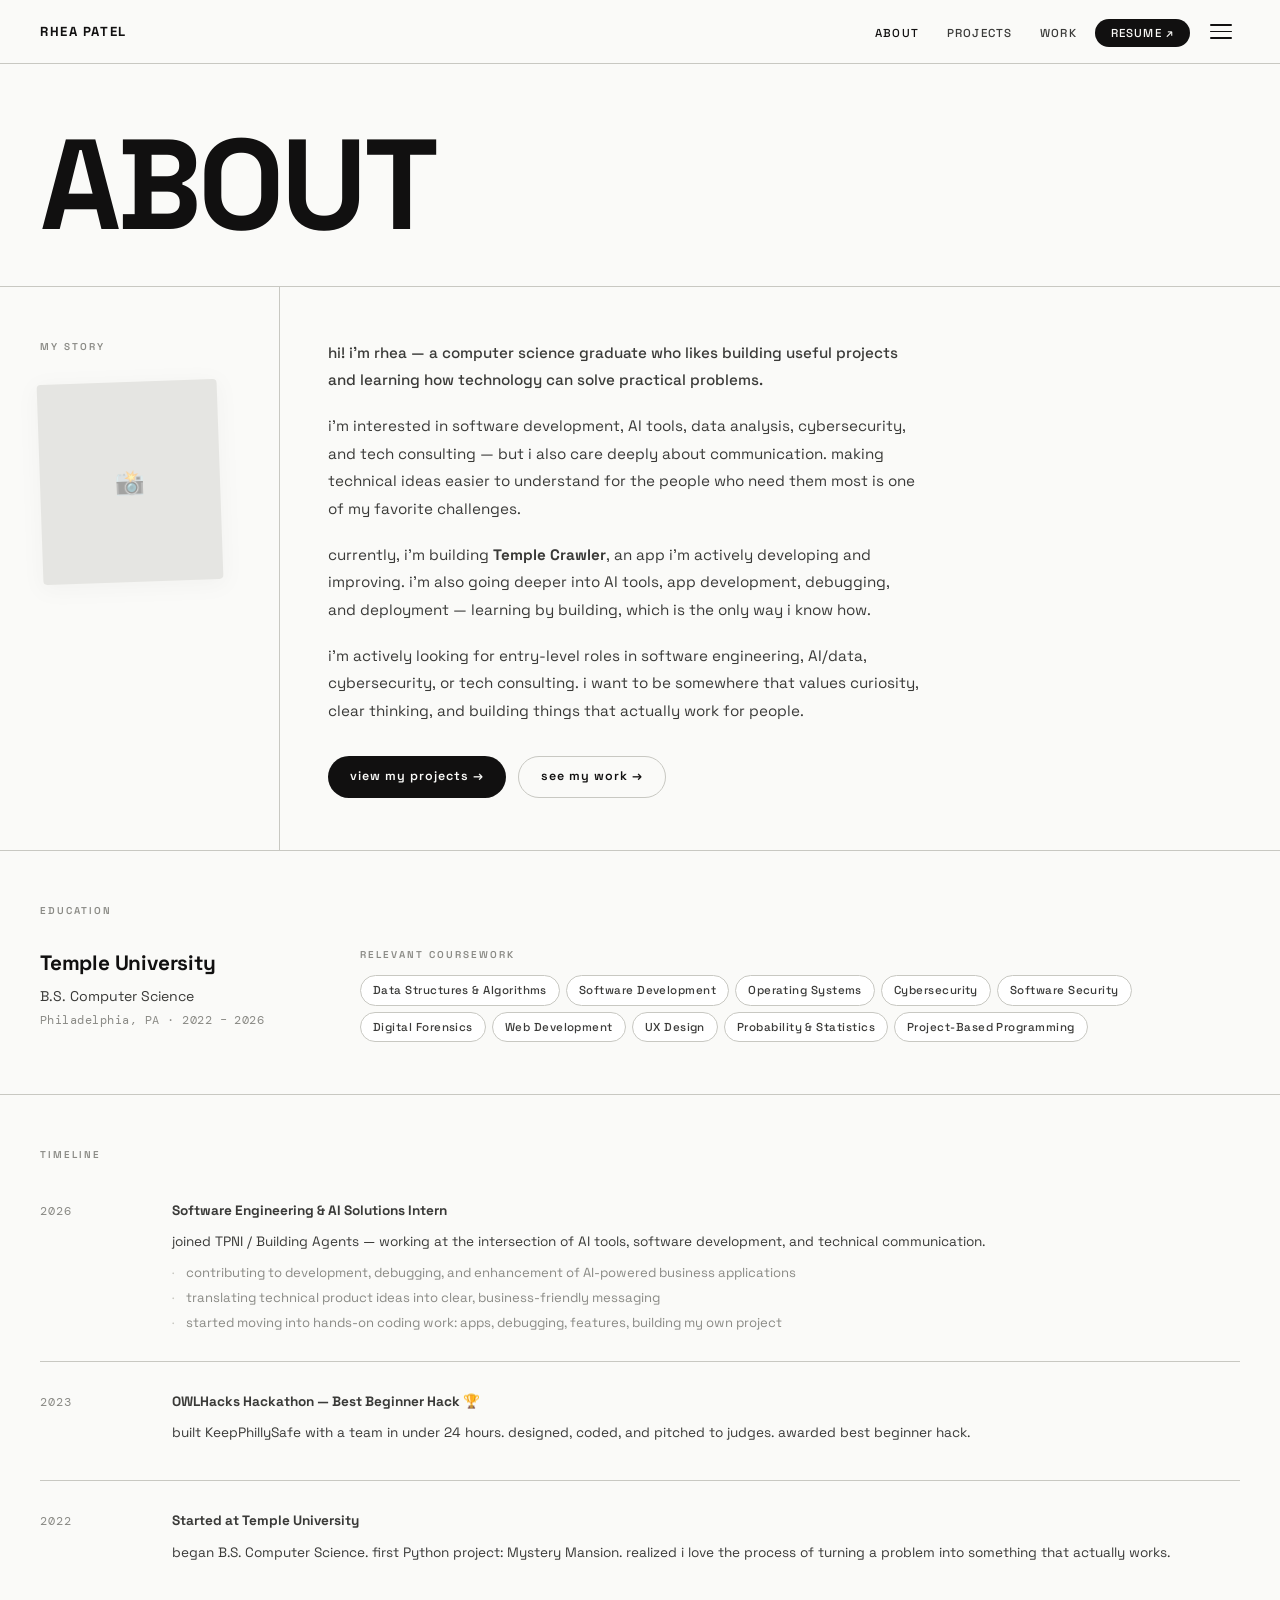
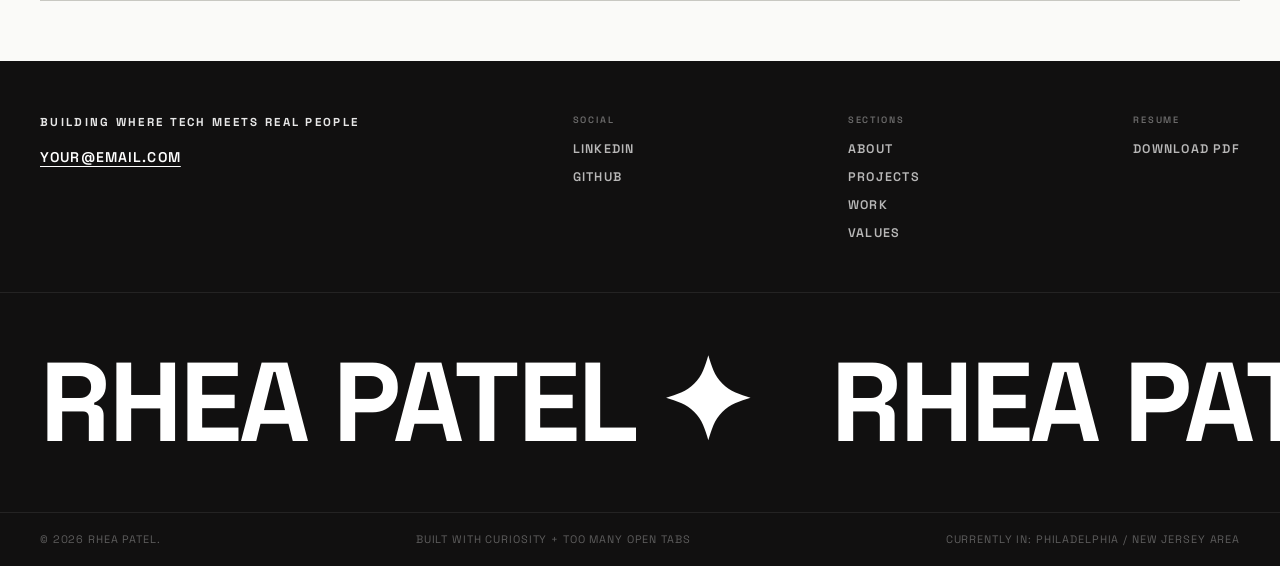
==== about.html @ 67d27aeb "Revamped Theme/Layout" ====
<!DOCTYPE html>
<html lang="en">
<head>
  <meta charset="UTF-8" />
  <meta name="viewport" content="width=device-width, initial-scale=1.0" />
  <meta name="description" content="About Rhea Patel — CS graduate, builder, and creative problem-solver." />
  <title>About — Rhea Patel</title>
  <link rel="preconnect" href="https://fonts.googleapis.com" />
  <link rel="preconnect" href="https://fonts.gstatic.com" crossorigin />
  <link href="https://fonts.googleapis.com/css2?family=Space+Grotesk:wght@300;400;500;600;700&family=DM+Mono:wght@400;500&display=swap" rel="stylesheet" />
  <link rel="stylesheet" href="css/global.css" />
  <link rel="stylesheet" href="css/about.css" />
</head>
<body class="page-top">

  <!-- NAV -->
  <nav class="nav" id="nav">
    <a href="index.html" class="nav-logo">Rhea Patel</a>
    <div class="nav-right">
      <ul class="nav-links">
        <li><a href="about.html"      data-page="about.html" class="active">About</a></li>
        <li><a href="projects.html"   data-page="projects.html">Projects</a></li>
        <li><a href="experience.html" data-page="experience.html">Work</a></li>
        <li><a href="#" class="nav-resume" target="_blank" rel="noopener">Resume ↗</a></li>
      </ul>
      <button class="nav-hamburger" id="hamburger" aria-label="Open menu">
        <span></span><span></span><span></span>
      </button>
    </div>
  </nav>

  <!-- MENU OVERLAY -->
  <div class="menu-overlay" id="menuOverlay">
    <nav class="menu-links">
      <a href="index.html"      class="menu-link-item"><span class="menu-num">01</span><span class="menu-label">Home</span></a>
      <a href="about.html"      class="menu-link-item"><span class="menu-num">02</span><span class="menu-label">About</span></a>
      <a href="projects.html"   class="menu-link-item"><span class="menu-num">03</span><span class="menu-label">Projects</span></a>
      <a href="experience.html" class="menu-link-item"><span class="menu-num">04</span><span class="menu-label">Work</span></a>
      <a href="values.html"     class="menu-link-item"><span class="menu-num">05</span><span class="menu-label">Values</span></a>
    </nav>
    <div class="menu-info">
      <div class="menu-info-group">
        <p class="menu-info-label">Location</p>
        <p class="menu-info-val">Philadelphia, PA<br>/ New Jersey area</p>
      </div>
      <div class="menu-info-group">
        <p class="menu-info-label">Email</p>
        <div class="menu-info-val">
          <a href="mailto:your@email.com">your@email.com</a>
        </div>
      </div>
      <div class="menu-info-group">
        <p class="menu-info-label">Social</p>
        <div class="menu-info-val">
          <a href="#" target="_blank" rel="noopener">LinkedIn</a>
          <a href="#" target="_blank" rel="noopener">GitHub</a>
        </div>
      </div>
      <div class="menu-info-group">
        <p class="menu-info-label">Resume</p>
        <div class="menu-info-val">
          <a href="#" target="_blank" rel="noopener">Download PDF</a>
        </div>
      </div>
    </div>
  </div>

  <!-- PAGE CONTENT -->
  <main class="about-page">

    <!-- Giant heading -->
    <div class="about-header">
      <h1 class="page-heading">About</h1>
    </div>

    <!-- MY STORY section — 2-column like the reference -->
    <section class="about-story">
      <div class="about-story-left">
        <p class="label">My Story</p>

        <!--
          ✏️ IMAGE: Replace the placeholder div below with:
          <img src="assets/images/rhea-about.jpg" alt="Rhea Patel" class="about-photo" />
          Multiple photos can be stacked with a slight rotation for the polaroid look.
        -->
        <div class="about-photo-placeholder">
          <div class="about-photo-card">📸</div>
        </div>
      </div>

      <div class="about-story-right" data-reveal>
        <p class="about-intro">
          hi! i'm rhea — a computer science graduate who likes building useful
          projects and learning how technology can solve practical problems.
        </p>

        <p>
          i'm interested in software development, AI tools, data analysis,
          cybersecurity, and tech consulting — but i also care deeply about
          communication. making technical ideas easier to understand for the
          people who need them most is one of my favorite challenges.
        </p>

        <p>
          currently, i'm building <strong>Temple Crawler</strong>, an app i'm
          actively developing and improving. i'm also going deeper into AI tools,
          app development, debugging, and deployment — learning by building, which
          is the only way i know how.
        </p>

        <p>
          i'm actively looking for entry-level roles in software engineering,
          AI/data, cybersecurity, or tech consulting. i want to be somewhere that
          values curiosity, clear thinking, and building things that actually work
          for people.
        </p>

        <div class="about-links" data-reveal>
          <a href="projects.html" class="btn-pill">view my projects →</a>
          <a href="experience.html" class="btn-pill btn-pill-outline">see my work →</a>
        </div>
      </div>
    </section>

    <!-- Education timeline -->
    <section class="about-education">
      <div class="about-edu-header" data-reveal>
        <p class="label">Education</p>
      </div>

      <div class="about-edu-row" data-reveal>
        <div class="edu-meta">
          <p class="edu-school">Temple University</p>
          <p class="edu-degree">B.S. Computer Science</p>
          <p class="edu-detail">Philadelphia, PA · 2022 – 2026</p>
        </div>
        <div class="edu-courses">
          <p class="label" style="margin-bottom:12px;">Relevant coursework</p>
          <div class="course-tags">
            <span>Data Structures & Algorithms</span>
            <span>Software Development</span>
            <span>Operating Systems</span>
            <span>Cybersecurity</span>
            <span>Software Security</span>
            <span>Digital Forensics</span>
            <span>Web Development</span>
            <span>UX Design</span>
            <span>Probability & Statistics</span>
            <span>Project-Based Programming</span>
          </div>
        </div>
      </div>
    </section>

    <!-- Story / timeline entries -->
    <section class="about-timeline">
      <div class="timeline-header" data-reveal>
        <p class="label">Timeline</p>
      </div>

      <div class="timeline-entry" data-reveal>
        <p class="timeline-year">2026</p>
        <div class="timeline-content">
          <p class="timeline-title">Software Engineering & AI Solutions Intern</p>
          <p>joined TPNI / Building Agents — working at the intersection of AI
          tools, software development, and technical communication.</p>
          <ul>
            <li>contributing to development, debugging, and enhancement of AI-powered business applications</li>
            <li>translating technical product ideas into clear, business-friendly messaging</li>
            <li>started moving into hands-on coding work: apps, debugging, features, building my own project</li>
          </ul>
        </div>
      </div>

      <div class="timeline-entry" data-reveal>
        <p class="timeline-year">2023</p>
        <div class="timeline-content">
          <p class="timeline-title">OWLHacks Hackathon — Best Beginner Hack 🏆</p>
          <p>built KeepPhillySafe with a team in under 24 hours. designed,
          coded, and pitched to judges. awarded best beginner hack.</p>
        </div>
      </div>

      <div class="timeline-entry" data-reveal>
        <p class="timeline-year">2022</p>
        <div class="timeline-content">
          <p class="timeline-title">Started at Temple University</p>
          <p>began B.S. Computer Science. first Python project: Mystery Mansion.
          realized i love the process of turning a problem into something
          that actually works.</p>
        </div>
      </div>
    </section>

  </main>

  <!-- FOOTER -->
  <footer class="footer">
    <div class="footer-top">
      <div>
        <p class="footer-tagline">Building where tech meets real people</p>
        <a href="mailto:your@email.com" class="footer-email">your@email.com</a>
      </div>
      <div class="footer-col">
        <p class="footer-col-label">Social</p>
        <a href="#" target="_blank" rel="noopener">LinkedIn</a>
        <a href="#" target="_blank" rel="noopener">GitHub</a>
      </div>
      <div class="footer-col">
        <p class="footer-col-label">Sections</p>
        <a href="about.html">About</a>
        <a href="projects.html">Projects</a>
        <a href="experience.html">Work</a>
        <a href="values.html">Values</a>
      </div>
      <div class="footer-col">
        <p class="footer-col-label">Resume</p>
        <a href="#" target="_blank" rel="noopener">Download PDF</a>
      </div>
    </div>
    <div class="footer-marquee" aria-hidden="true">
      <div class="footer-marquee-inner">
        <span>Rhea Patel ✦</span><span>Rhea Patel ✦</span><span>Rhea Patel ✦</span>
        <span>Rhea Patel ✦</span><span>Rhea Patel ✦</span><span>Rhea Patel ✦</span>
        <span>Rhea Patel ✦</span><span>Rhea Patel ✦</span>
      </div>
    </div>
    <div class="footer-bottom">
      <p>© <span id="year"></span> Rhea Patel.</p>
      <p>built with curiosity + too many open tabs</p>
      <p>currently in: Philadelphia / New Jersey area</p>
    </div>
  </footer>

  <script src="js/main.js"></script>
</body>
</html>
---- css/global.css ----
/* =============================================================
   RHEA PATEL — PORTFOLIO
   css/global.css

   ✏️ FONTS: Currently using Space Grotesk (closest free alternative
   to the Swiss grotesque in the reference). To swap fonts, change
   the Google Fonts import in each HTML file and update --font-body
   and --font-display below.

   ✏️ COLORS: Edit the four main tokens in :root to restyle everything.
   ============================================================= */

/* ── Google Fonts loaded per-page in each HTML file ── */

/* ── TOKENS ─────────────────────────────────────────────────── */
:root {
  /* ✏️ COLORS — edit here to restyle everything */
  --white:        #FAFAF8;   /* warm ivory page background          */
  --white-pure:   #FFFFFF;
  --ink:          #111010;   /* near-black headings + body           */
  --ink-mid:      #3A3A38;   /* secondary text                       */
  --ink-muted:    #8A8A85;   /* labels, metadata, light text         */
  --ink-ghost:    #C8C8C2;   /* faint rules, borders                 */
  --accent:       #DDA0AA;   /* ✏️ girly sprinkle — dusty rose accent
                                 used very sparingly; change/remove   */
  --footer-bg:    #111010;   /* dark footer                          */

  /* ✏️ FONTS */
  --font-body:    'Space Grotesk', 'Helvetica Neue', sans-serif;
  --font-display: 'Space Grotesk', 'Helvetica Neue', sans-serif;
  --font-mono:    'DM Mono', monospace;

  /* Spacing */
  --nav-h: 64px;

  /* Radius */
  --radius-card: 8px;

  /* Transition */
  --ease: 0.24s cubic-bezier(0.4, 0, 0.2, 1);
}

/* ── RESET ───────────────────────────────────────────────────── */
*, *::before, *::after { box-sizing: border-box; margin: 0; padding: 0; }
html   { scroll-behavior: smooth; font-size: 16px; -webkit-font-smoothing: antialiased; }
body   {
  font-family: var(--font-body);
  background:  var(--white);
  color:        var(--ink);
  line-height:  1.6;
  overflow-x:   hidden;
  cursor: none; /* custom cursor active */
}
a   { text-decoration: none; color: inherit; }
img { max-width: 100%; display: block; }
ul  { list-style: none; }
button { font-family: inherit; cursor: none; }

/* ── CUSTOM CURSOR ───────────────────────────────────────────── */
/* ✏️ CURSOR: Change the symbol in main.js (search "cursorChar")
   Change color with --cursor-color below                         */
:root { --cursor-color: var(--ink); }

.cursor {
  position: fixed;
  pointer-events: none;
  z-index: 9999;
  mix-blend-mode: multiply;
  transition: opacity 0.2s;
}
.cursor-star {
  font-size: 20px;
  color: var(--cursor-color);
  line-height: 1;
  user-select: none;
  /* smooth lag behind mouse for trail feel */
  transition: left 0.1s ease, top 0.1s ease, transform 0.35s ease;
  transform: translate(-50%, -50%) rotate(0deg);
}
/* Bigger + rotated on hoverable elements */
body.cursor-hover .cursor-star {
  transform: translate(-50%, -50%) rotate(30deg) scale(1.5);
}

/* ── NAVIGATION ──────────────────────────────────────────────── */
.nav {
  position: fixed;
  top: 0; left: 0; right: 0;
  height: var(--nav-h);
  z-index: 500;
  background: var(--white);
  border-bottom: 1px solid var(--ink-ghost);
  display: flex;
  align-items: center;
  justify-content: space-between;
  padding: 0 40px;
  transition: border-color var(--ease);
}

/* Logo */
.nav-logo {
  font-size: 0.82rem;
  font-weight: 700;
  letter-spacing: 0.12em;
  text-transform: uppercase;
  color: var(--ink);
  line-height: 1;
}

/* Right-side links */
.nav-links {
  display: flex;
  align-items: center;
  gap: 8px;
}
.nav-links a {
  font-size: 0.72rem;
  font-weight: 500;
  letter-spacing: 0.1em;
  text-transform: uppercase;
  color: var(--ink-mid);
  padding: 6px 10px;
  border-radius: 4px;
  transition: color var(--ease);
}
.nav-links a:hover,
.nav-links a.active { color: var(--ink); }

/* Resume pill link in nav */
.nav-resume {
  background: var(--ink);
  color: var(--white) !important;
  padding: 7px 16px !important;
  border-radius: 100px !important;
}
.nav-resume:hover { opacity: 0.8; }

/* Right group: links + hamburger */
.nav-right {
  display: flex;
  align-items: center;
  gap: 0;
}

/* Hamburger button */
.nav-hamburger {
  background: none;
  border: none;
  padding: 8px;
  display: flex;
  flex-direction: column;
  gap: 5px;
  cursor: none;
  margin-left: 12px;
}
.nav-hamburger span {
  display: block;
  width: 22px;
  height: 1.5px;
  background: var(--ink);
  border-radius: 2px;
  transition: transform var(--ease), opacity var(--ease), width var(--ease);
  transform-origin: center;
}
/* X state when menu open */
.nav-hamburger.open span:nth-child(1) {
  transform: translateY(6.5px) rotate(45deg);
}
.nav-hamburger.open span:nth-child(2) { opacity: 0; width: 0; }
.nav-hamburger.open span:nth-child(3) {
  transform: translateY(-6.5px) rotate(-45deg);
}

/* ── HAMBURGER MENU OVERLAY ──────────────────────────────────── */
.menu-overlay {
  position: fixed;
  top: var(--nav-h);
  left: 0; right: 0; bottom: 0;
  z-index: 400;
  background: var(--white);
  display: flex;
  padding: 60px 40px 40px;
  gap: 60px;
  opacity: 0;
  pointer-events: none;
  transform: translateY(-12px);
  transition: opacity 0.28s ease, transform 0.28s ease;
  overflow-y: auto;
}
.menu-overlay.open {
  opacity: 1;
  pointer-events: all;
  transform: translateY(0);
}

/* Left: big numbered links */
.menu-links {
  flex: 1;
  display: flex;
  flex-direction: column;
  gap: 0;
}
.menu-link-item {
  display: flex;
  align-items: baseline;
  gap: 20px;
  padding: 18px 0;
  border-bottom: 1px solid var(--ink-ghost);
  text-decoration: none;
  color: var(--ink);
  transition: gap var(--ease);
}
.menu-link-item:first-child { border-top: 1px solid var(--ink-ghost); }
.menu-link-item:hover { gap: 32px; }
.menu-num {
  font-size: 0.75rem;
  font-weight: 400;
  letter-spacing: 0.08em;
  color: var(--ink-ghost);
  width: 28px;
  flex-shrink: 0;
}
.menu-label {
  font-size: clamp(2rem, 5vw, 3.5rem);
  font-weight: 700;
  letter-spacing: -0.02em;
  text-transform: uppercase;
  line-height: 1;
}

/* Right: contact info block */
.menu-info {
  width: 260px;
  flex-shrink: 0;
  display: flex;
  flex-direction: column;
  gap: 28px;
  padding-top: 4px;
}
.menu-info-group {}
.menu-info-label {
  font-size: 0.62rem;
  font-weight: 600;
  letter-spacing: 0.18em;
  text-transform: uppercase;
  color: var(--ink-muted);
  margin-bottom: 8px;
}
.menu-info-val {
  font-size: 0.82rem;
  color: var(--ink-mid);
  line-height: 1.7;
}
.menu-info-val a {
  display: block;
  font-size: 0.82rem;
  font-weight: 600;
  letter-spacing: 0.08em;
  text-transform: uppercase;
  color: var(--ink);
  transition: color var(--ease);
}
.menu-info-val a:hover { color: var(--accent); }

/* ── PAGE OFFSET (below fixed nav) ──────────────────────────── */
.page-top { padding-top: var(--nav-h); }

/* ── PAGE HEADING (giant heading used on inner pages) ────────── */
.page-heading {
  font-size: clamp(3.5rem, 10vw, 8rem);
  font-weight: 700;
  letter-spacing: -0.03em;
  text-transform: uppercase;
  line-height: 0.95;
  color: var(--ink);
}

/* ── ALL-CAPS LABEL ──────────────────────────────────────────── */
.label {
  font-size: 0.62rem;
  font-weight: 600;
  letter-spacing: 0.2em;
  text-transform: uppercase;
  color: var(--ink-muted);
}

/* ── THIN DIVIDER ────────────────────────────────────────────── */
.divider {
  width: 100%;
  height: 1px;
  background: var(--ink-ghost);
}

/* ── PILL BUTTON ─────────────────────────────────────────────── */
/* ✏️ BUTTON: Change background/color to restyle */
.btn-pill {
  display: inline-flex;
  align-items: center;
  gap: 8px;
  background: var(--ink);
  color: var(--white);
  font-size: 0.78rem;
  font-weight: 600;
  letter-spacing: 0.08em;
  text-transform: lowercase;
  padding: 10px 22px;
  border-radius: 100px;
  border: none;
  transition: opacity var(--ease), transform var(--ease);
  white-space: nowrap;
}
.btn-pill:hover { opacity: 0.75; transform: translateY(-1px); }

.btn-pill-outline {
  background: transparent;
  color: var(--ink);
  border: 1.5px solid var(--ink-ghost);
}
.btn-pill-outline:hover {
  border-color: var(--ink);
  opacity: 1;
}

/* ── FOOTER ──────────────────────────────────────────────────── */
.footer {
  background: var(--footer-bg);
  color: var(--white);
  overflow: hidden;
}

/* Top info row */
.footer-top {
  display: flex;
  justify-content: space-between;
  align-items: flex-start;
  flex-wrap: wrap;
  gap: 32px;
  padding: 52px 40px 40px;
  border-bottom: 1px solid rgba(255,255,255,0.08);
}
.footer-tagline {
  font-size: 0.72rem;
  font-weight: 700;
  letter-spacing: 0.2em;
  text-transform: uppercase;
  color: rgba(255,255,255,0.9);
  margin-bottom: 12px;
}
/* ✏️ FOOTER EMAIL: Replace the email here and in the HTML */
.footer-email {
  font-size: 0.88rem;
  font-weight: 600;
  text-transform: uppercase;
  letter-spacing: 0.08em;
  color: white;
  text-decoration: underline;
  text-underline-offset: 4px;
  transition: opacity var(--ease);
}
.footer-email:hover { opacity: 0.65; }

.footer-col-label {
  font-size: 0.58rem;
  font-weight: 600;
  letter-spacing: 0.2em;
  text-transform: uppercase;
  color: rgba(255,255,255,0.38);
  margin-bottom: 12px;
}
.footer-col a {
  display: block;
  font-size: 0.78rem;
  font-weight: 600;
  letter-spacing: 0.1em;
  text-transform: uppercase;
  color: rgba(255,255,255,0.7);
  margin-bottom: 8px;
  transition: color var(--ease);
}
.footer-col a:hover { color: white; }

/* Scrolling marquee */
.footer-marquee {
  padding: 20px 0;
  border-bottom: 1px solid rgba(255,255,255,0.08);
  overflow: hidden;
  white-space: nowrap;
}
.footer-marquee-inner {
  display: inline-flex;
  gap: 0;
  animation: marqueeScroll 18s linear infinite;
}
.footer-marquee-inner span {
  font-size: clamp(3.5rem, 9vw, 7rem);
  font-weight: 700;
  letter-spacing: -0.02em;
  text-transform: uppercase;
  color: white;
  padding: 0 40px;
  white-space: nowrap;
}
@keyframes marqueeScroll {
  from { transform: translateX(0); }
  to   { transform: translateX(-50%); }
}
.footer-marquee-inner:hover { animation-play-state: paused; }

/* Bottom bar */
.footer-bottom {
  display: flex;
  justify-content: space-between;
  align-items: center;
  flex-wrap: wrap;
  gap: 8px;
  padding: 18px 40px;
}
.footer-bottom p {
  font-size: 0.68rem;
  letter-spacing: 0.08em;
  color: rgba(255,255,255,0.32);
  text-transform: uppercase;
}

/* ── SCROLL REVEAL ───────────────────────────────────────────── */
.reveal {
  opacity: 0;
  transform: translateY(22px);
  transition: opacity 0.6s ease, transform 0.6s ease;
}
.reveal.visible { opacity: 1; transform: translateY(0); }

/* ── SELECTION ───────────────────────────────────────────────── */
::selection { background: var(--ink); color: var(--white); }

/* ── SCROLLBAR ───────────────────────────────────────────────── */
::-webkit-scrollbar { width: 4px; }
::-webkit-scrollbar-track { background: var(--white); }
::-webkit-scrollbar-thumb { background: var(--ink-ghost); border-radius: 2px; }

/* ── RESPONSIVE ──────────────────────────────────────────────── */
@media (max-width: 860px) {
  .nav { padding: 0 20px; }
  /* Hide text nav links on mobile — hamburger only */
  .nav-links { display: none; }
  .menu-overlay { flex-direction: column; padding: 40px 20px 40px; gap: 40px; }
  .menu-info { width: 100%; }
  .footer-top { padding: 40px 20px 32px; }
  .footer-bottom { padding: 16px 20px; }
}

@media (max-width: 600px) {
  body { cursor: auto; }
  .cursor { display: none; }
  .menu-label { font-size: 2rem; }
}
---- css/about.css ----
/* css/about.css */

.about-page { padding-bottom: 0; }

/* Giant heading */
.about-header {
  padding: 60px 40px 40px;
  border-bottom: 1px solid var(--ink-ghost);
}

/* ── STORY — 2-column layout ─────────────────────────────── */
.about-story {
  display: grid;
  grid-template-columns: 280px 1fr;
  gap: 0;
  border-bottom: 1px solid var(--ink-ghost);
}

.about-story-left {
  padding: 52px 32px 52px 40px;
  border-right: 1px solid var(--ink-ghost);
}
.about-story-left .label { margin-bottom: 28px; }

/* Photo stack — polaroid effect */
.about-photo-placeholder {
  display: flex;
  flex-direction: column;
  gap: -8px;
}
.about-photo-card {
  width: 180px;
  height: 200px;
  background: var(--ink-ghost);
  opacity: 0.4;
  border-radius: 4px;
  display: flex;
  align-items: center;
  justify-content: center;
  font-size: 1.5rem;
  transform: rotate(-2deg);
  box-shadow: 0 4px 20px rgba(0,0,0,0.08);
}
/* Real photo style */
.about-photo {
  width: 180px;
  border-radius: 4px;
  transform: rotate(-2deg);
  box-shadow: 0 4px 20px rgba(0,0,0,0.1);
}

.about-story-right {
  padding: 52px 40px 52px 48px;
  max-width: 680px;
}
.about-intro {
  font-size: 1.25rem;
  font-weight: 500;
  line-height: 1.6;
  color: var(--ink);
  margin-bottom: 28px;
}
.about-story-right p {
  font-size: 0.95rem;
  color: var(--ink-mid);
  line-height: 1.82;
  margin-bottom: 18px;
}
.about-links {
  display: flex;
  flex-wrap: wrap;
  gap: 12px;
  margin-top: 32px;
}

/* ── EDUCATION ───────────────────────────────────────────── */
.about-education {
  padding: 52px 40px;
  border-bottom: 1px solid var(--ink-ghost);
}
.about-edu-header { margin-bottom: 28px; }

.about-edu-row {
  display: grid;
  grid-template-columns: 280px 1fr;
  gap: 40px;
  align-items: start;
}
.edu-school {
  font-size: 1.3rem;
  font-weight: 700;
  letter-spacing: -0.01em;
  color: var(--ink);
  margin-bottom: 4px;
}
.edu-degree {
  font-size: 0.88rem;
  color: var(--ink-mid);
  margin-bottom: 4px;
}
.edu-detail {
  font-size: 0.75rem;
  color: var(--ink-muted);
  font-family: var(--font-mono);
  letter-spacing: 0.04em;
}

.course-tags {
  display: flex;
  flex-wrap: wrap;
  gap: 6px;
}
.course-tags span {
  font-size: 0.72rem;
  font-weight: 500;
  letter-spacing: 0.04em;
  padding: 5px 12px;
  background: var(--white-pure);
  border: 1px solid var(--ink-ghost);
  border-radius: 100px;
  color: var(--ink-mid);
  transition: border-color var(--ease), color var(--ease);
}
.course-tags span:hover {
  border-color: var(--ink-mid);
  color: var(--ink);
}

/* ── TIMELINE ────────────────────────────────────────────── */
.about-timeline {
  padding: 52px 40px 60px;
}
.timeline-header { margin-bottom: 8px; }

.timeline-entry {
  display: grid;
  grid-template-columns: 100px 1fr;
  gap: 32px;
  padding: 28px 0;
  border-bottom: 1px solid var(--ink-ghost);
}
.timeline-entry:first-of-type { border-top: 1px solid var(--ink-ghost); }

.timeline-year {
  font-family: var(--font-mono);
  font-size: 0.75rem;
  color: var(--ink-muted);
  letter-spacing: 0.08em;
  padding-top: 3px;
}
.timeline-title {
  font-size: 0.92rem;
  font-weight: 700;
  color: var(--ink);
  margin-bottom: 6px;
}
.timeline-content p {
  font-size: 0.85rem;
  color: var(--ink-mid);
  line-height: 1.72;
  margin-bottom: 8px;
}
.timeline-content ul {
  padding-left: 0;
  display: flex;
  flex-direction: column;
  gap: 4px;
}
.timeline-content li {
  font-size: 0.82rem;
  color: var(--ink-muted);
  line-height: 1.6;
  padding-left: 14px;
  position: relative;
}
.timeline-content li::before {
  content: '·';
  position: absolute;
  left: 0;
  color: var(--ink-ghost);
}

/* ── RESPONSIVE ──────────────────────────────────────────── */
@media (max-width: 860px) {
  .about-header { padding: 40px 20px 32px; }
  .about-story  { grid-template-columns: 1fr; }
  .about-story-left {
    border-right: none;
    border-bottom: 1px solid var(--ink-ghost);
    padding: 40px 20px;
  }
  .about-story-right { padding: 40px 20px; max-width: 100%; }
  .about-education { padding: 40px 20px; }
  .about-edu-row   { grid-template-columns: 1fr; gap: 24px; }
  .about-timeline  { padding: 40px 20px 52px; }
  .timeline-entry  { grid-template-columns: 80px 1fr; gap: 20px; }
}
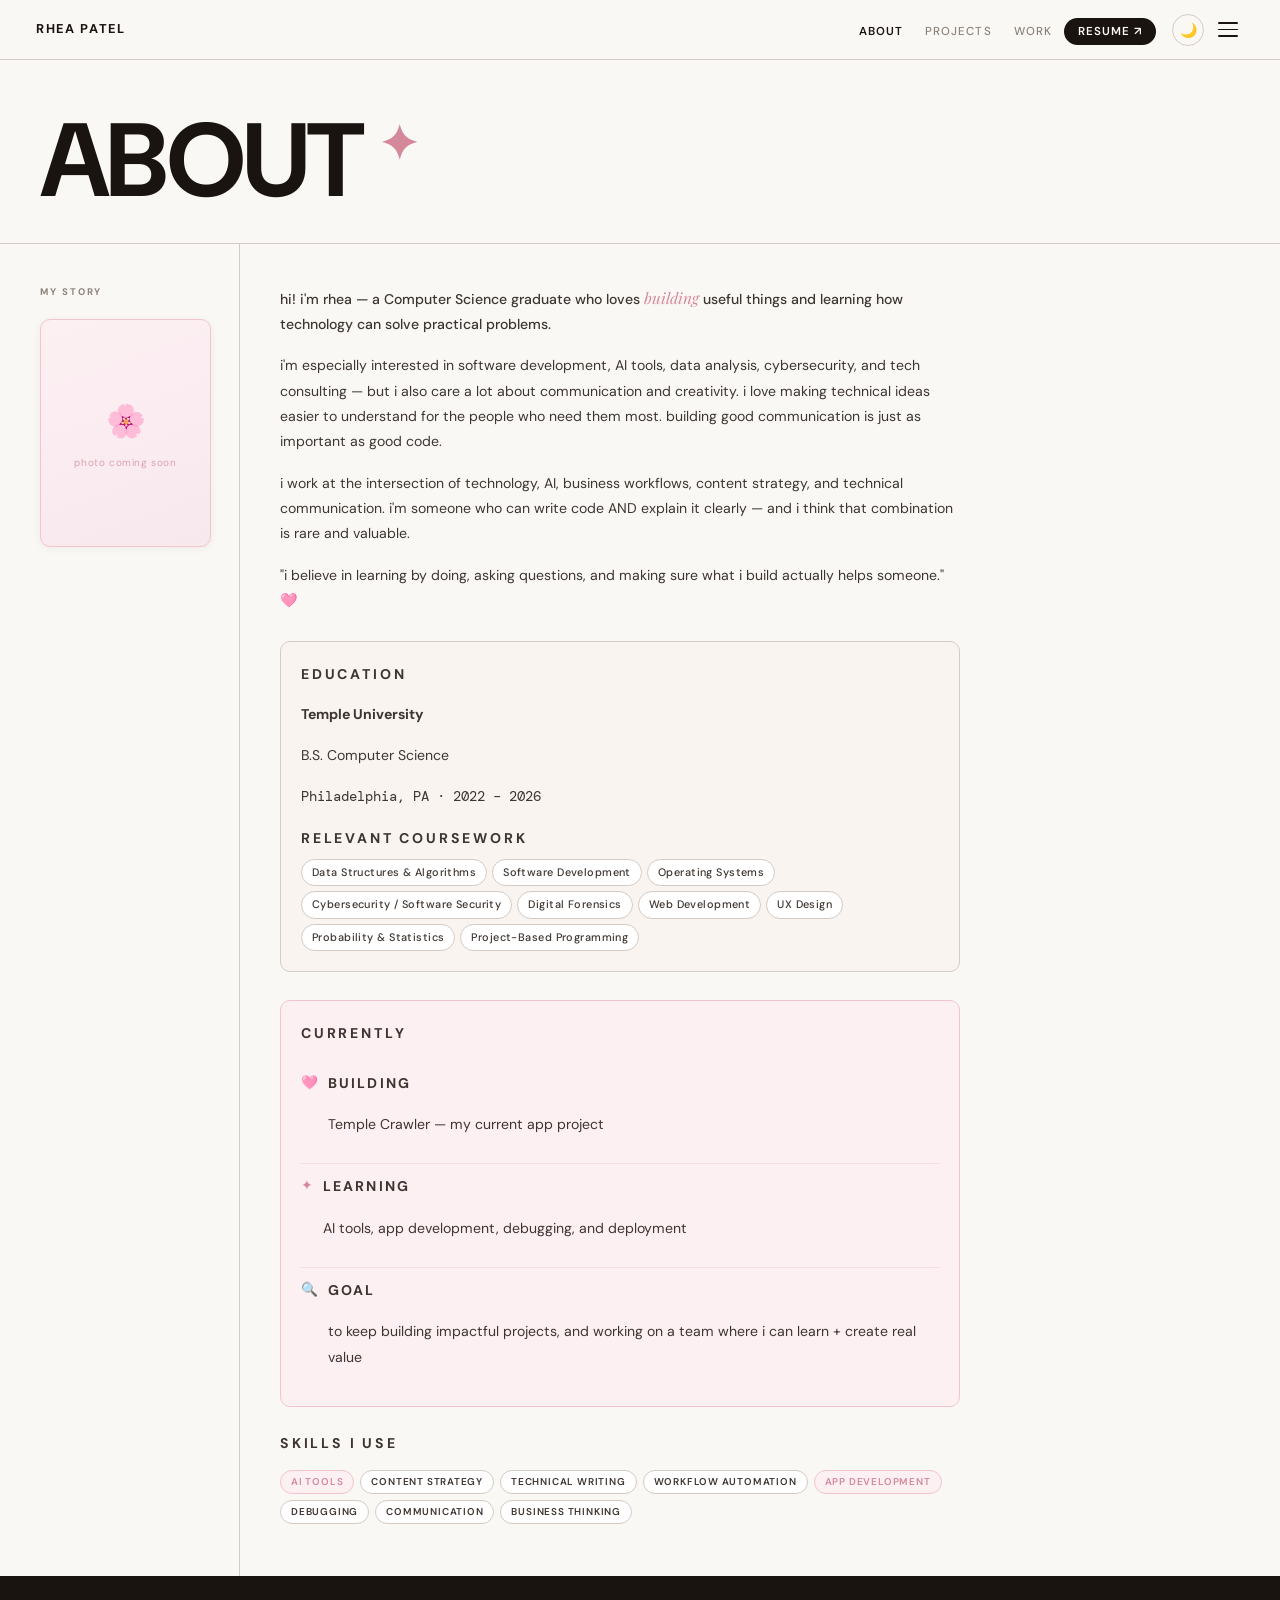
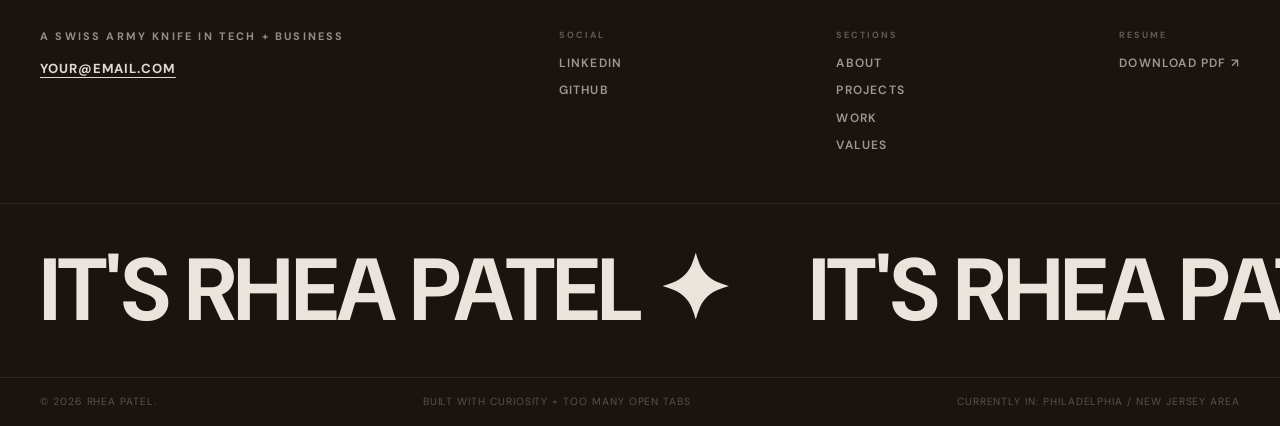
==== commit 36ad1abb: "Modified Theme Colors + Layout" ====
--- a/about.html
+++ b/about.html
@@ -1,19 +1,18 @@
 <!DOCTYPE html>
 <html lang="en">
 <head>
-  <meta charset="UTF-8" />
-  <meta name="viewport" content="width=device-width, initial-scale=1.0" />
-  <meta name="description" content="About Rhea Patel — CS graduate, builder, and creative problem-solver." />
+  <meta charset="UTF-8"/>
+  <meta name="viewport" content="width=device-width, initial-scale=1.0"/>
+  <meta name="description" content="About Rhea Patel — CS graduate and builder."/>
   <title>About — Rhea Patel</title>
-  <link rel="preconnect" href="https://fonts.googleapis.com" />
-  <link rel="preconnect" href="https://fonts.gstatic.com" crossorigin />
-  <link href="https://fonts.googleapis.com/css2?family=Space+Grotesk:wght@300;400;500;600;700&family=DM+Mono:wght@400;500&display=swap" rel="stylesheet" />
-  <link rel="stylesheet" href="css/global.css" />
-  <link rel="stylesheet" href="css/about.css" />
+  <link rel="preconnect" href="https://fonts.googleapis.com"/>
+  <link rel="preconnect" href="https://fonts.gstatic.com" crossorigin/>
+  <link href="https://fonts.googleapis.com/css2?family=DM+Sans:ital,opsz,wght@0,9..40,300;0,9..40,400;0,9..40,500;0,9..40,600;0,9..40,700;1,9..40,300&family=Playfair+Display:ital,wght@1,400;1,500&family=DM+Mono:wght@400;500&display=swap" rel="stylesheet"/>
+  <link rel="stylesheet" href="css/global.css"/>
+  <link rel="stylesheet" href="css/about.css"/>
 </head>
 <body class="page-top">
 
-  <!-- NAV -->
   <nav class="nav" id="nav">
     <a href="index.html" class="nav-logo">Rhea Patel</a>
     <div class="nav-right">
@@ -23,13 +22,13 @@
         <li><a href="experience.html" data-page="experience.html">Work</a></li>
         <li><a href="#" class="nav-resume" target="_blank" rel="noopener">Resume ↗</a></li>
       </ul>
+      <button class="theme-toggle" aria-label="Switch to dark mode">🌙</button>
       <button class="nav-hamburger" id="hamburger" aria-label="Open menu">
         <span></span><span></span><span></span>
       </button>
     </div>
   </nav>
 
-  <!-- MENU OVERLAY -->
   <div class="menu-overlay" id="menuOverlay">
     <nav class="menu-links">
       <a href="index.html"      class="menu-link-item"><span class="menu-num">01</span><span class="menu-label">Home</span></a>
@@ -39,194 +38,136 @@
       <a href="values.html"     class="menu-link-item"><span class="menu-num">05</span><span class="menu-label">Values</span></a>
     </nav>
     <div class="menu-info">
-      <div class="menu-info-group">
-        <p class="menu-info-label">Location</p>
-        <p class="menu-info-val">Philadelphia, PA<br>/ New Jersey area</p>
-      </div>
-      <div class="menu-info-group">
-        <p class="menu-info-label">Email</p>
-        <div class="menu-info-val">
-          <a href="mailto:your@email.com">your@email.com</a>
-        </div>
-      </div>
-      <div class="menu-info-group">
-        <p class="menu-info-label">Social</p>
-        <div class="menu-info-val">
-          <a href="#" target="_blank" rel="noopener">LinkedIn</a>
-          <a href="#" target="_blank" rel="noopener">GitHub</a>
-        </div>
-      </div>
-      <div class="menu-info-group">
-        <p class="menu-info-label">Resume</p>
-        <div class="menu-info-val">
-          <a href="#" target="_blank" rel="noopener">Download PDF</a>
-        </div>
-      </div>
+      <div><p class="menu-info-label">Location</p><p class="menu-info-val">Philadelphia, PA / New Jersey area</p></div>
+      <div><p class="menu-info-label">Email</p><div class="menu-info-val"><a href="mailto:your@email.com">your@email.com</a></div></div>
+      <div><p class="menu-info-label">Social</p><div class="menu-info-val"><a href="#" target="_blank">LinkedIn</a><a href="#" target="_blank">GitHub</a></div></div>
+      <div><p class="menu-info-label">Resume</p><div class="menu-info-val"><a href="#" target="_blank">Download PDF ↗</a></div></div>
     </div>
   </div>
 
-  <!-- PAGE CONTENT -->
-  <main class="about-page">
-
-    <!-- Giant heading -->
+  <main>
+    <!-- Page heading -->
     <div class="about-header">
-      <h1 class="page-heading">About</h1>
+      <h1 class="page-heading">About <span class="sparkle">✦</span></h1>
     </div>
 
-    <!-- MY STORY section — 2-column like the reference -->
-    <section class="about-story">
-      <div class="about-story-left">
-        <p class="label">My Story</p>
+    <!-- 2-column story layout -->
+    <div class="about-grid">
 
+      <!-- LEFT: photo + label -->
+      <div class="about-left">
+        <p class="label" style="margin-bottom:20px;">My Story</p>
         <!--
-          ✏️ IMAGE: Replace the placeholder div below with:
-          <img src="assets/images/rhea-about.jpg" alt="Rhea Patel" class="about-photo" />
-          Multiple photos can be stacked with a slight rotation for the polaroid look.
+          ✏️ PHOTO: Replace placeholder with:
+          <img src="assets/images/rhea-about.jpg" alt="Rhea Patel" class="about-photo"/>
         -->
         <div class="about-photo-placeholder">
-          <div class="about-photo-card">📸</div>
+          <span>🌸</span>
+          <p class="photo-caption-text">photo coming soon</p>
         </div>
       </div>
 
-      <div class="about-story-right" data-reveal>
+      <!-- RIGHT: story text -->
+      <div class="about-right" data-reveal>
         <p class="about-intro">
-          hi! i'm rhea — a computer science graduate who likes building useful
-          projects and learning how technology can solve practical problems.
+          hi! i'm rhea — a Computer Science graduate who loves <span class="accent">building</span>
+          useful things and learning how technology can solve practical problems.
+        </p>
+        <p>
+          i'm especially interested in software development, AI tools, data analysis,
+          cybersecurity, and tech consulting — but i also care a lot about communication
+          and creativity. i love making technical ideas easier to understand for the people
+          who need them most. building good communication is just as important as good code.
+        </p>
+        <p>
+          i work at the intersection of technology, AI, business workflows, content strategy,
+          and technical communication. i'm someone who can write code AND explain it clearly —
+          and i think that combination is rare and valuable.
+        </p>
+        <p>
+          "i believe in learning by doing, asking questions, and making sure what i build actually helps someone." 🩷
         </p>
 
-        <p>
-          i'm interested in software development, AI tools, data analysis,
-          cybersecurity, and tech consulting — but i also care deeply about
-          communication. making technical ideas easier to understand for the
-          people who need them most is one of my favorite challenges.
-        </p>
-
-        <p>
-          currently, i'm building <strong>Temple Crawler</strong>, an app i'm
-          actively developing and improving. i'm also going deeper into AI tools,
-          app development, debugging, and deployment — learning by building, which
-          is the only way i know how.
-        </p>
-
-        <p>
-          i'm actively looking for entry-level roles in software engineering,
-          AI/data, cybersecurity, or tech consulting. i want to be somewhere that
-          values curiosity, clear thinking, and building things that actually work
-          for people.
-        </p>
-
-        <div class="about-links" data-reveal>
-          <a href="projects.html" class="btn-pill">view my projects →</a>
-          <a href="experience.html" class="btn-pill btn-pill-outline">see my work →</a>
-        </div>
-      </div>
-    </section>
-
-    <!-- Education timeline -->
-    <section class="about-education">
-      <div class="about-edu-header" data-reveal>
-        <p class="label">Education</p>
-      </div>
-
-      <div class="about-edu-row" data-reveal>
-        <div class="edu-meta">
+        <!-- Education block -->
+        <div class="about-edu" data-reveal>
+          <p class="label-rose" style="margin-bottom:14px;">Education</p>
           <p class="edu-school">Temple University</p>
           <p class="edu-degree">B.S. Computer Science</p>
-          <p class="edu-detail">Philadelphia, PA · 2022 – 2026</p>
-        </div>
-        <div class="edu-courses">
-          <p class="label" style="margin-bottom:12px;">Relevant coursework</p>
-          <div class="course-tags">
-            <span>Data Structures & Algorithms</span>
-            <span>Software Development</span>
-            <span>Operating Systems</span>
-            <span>Cybersecurity</span>
-            <span>Software Security</span>
-            <span>Digital Forensics</span>
-            <span>Web Development</span>
-            <span>UX Design</span>
-            <span>Probability & Statistics</span>
-            <span>Project-Based Programming</span>
+          <p class="edu-dates">Philadelphia, PA · 2022 – 2026</p>
+
+          <div class="about-courses">
+            <p class="label" style="margin:14px 0 8px;">Relevant Coursework</p>
+            <div class="course-chips">
+              <span>Data Structures & Algorithms</span>
+              <span>Software Development</span>
+              <span>Operating Systems</span>
+              <span>Cybersecurity / Software Security</span>
+              <span>Digital Forensics</span>
+              <span>Web Development</span>
+              <span>UX Design</span>
+              <span>Probability & Statistics</span>
+              <span>Project-Based Programming</span>
+            </div>
           </div>
         </div>
-      </div>
-    </section>
 
-    <!-- Story / timeline entries -->
-    <section class="about-timeline">
-      <div class="timeline-header" data-reveal>
-        <p class="label">Timeline</p>
-      </div>
+        <!-- Currently -->
+        <div class="about-currently" data-reveal>
+          <p class="label-rose" style="margin-bottom:14px;">Currently</p>
+          <div class="currently-row">
+            <span class="c-bullet">🩷</span>
+            <div><p class="c-key">building</p><p class="c-val">Temple Crawler — my current app project</p></div>
+          </div>
+          <div class="currently-row">
+            <span class="c-bullet">✦</span>
+            <div><p class="c-key">learning</p><p class="c-val">AI tools, app development, debugging, and deployment</p></div>
+          </div>
+          <div class="currently-row">
+            <span class="c-bullet">🔍</span>
+            <div><p class="c-key">goal</p><p class="c-val">to keep building impactful projects, and working on a team where i can learn + create real value</p></div>
+          </div>
+        </div>
 
-      <div class="timeline-entry" data-reveal>
-        <p class="timeline-year">2026</p>
-        <div class="timeline-content">
-          <p class="timeline-title">Software Engineering & AI Solutions Intern</p>
-          <p>joined TPNI / Building Agents — working at the intersection of AI
-          tools, software development, and technical communication.</p>
-          <ul>
-            <li>contributing to development, debugging, and enhancement of AI-powered business applications</li>
-            <li>translating technical product ideas into clear, business-friendly messaging</li>
-            <li>started moving into hands-on coding work: apps, debugging, features, building my own project</li>
-          </ul>
+        <!-- Skills I use -->
+        <div class="about-skills" data-reveal>
+          <p class="label-rose" style="margin-bottom:14px;">Skills I Use</p>
+          <div class="skills-chips">
+            <span class="tag tag-rose">AI Tools</span>
+            <span class="tag">Content Strategy</span>
+            <span class="tag">Technical Writing</span>
+            <span class="tag">Workflow Automation</span>
+            <span class="tag tag-rose">App Development</span>
+            <span class="tag">Debugging</span>
+            <span class="tag">Communication</span>
+            <span class="tag">Business Thinking</span>
+          </div>
         </div>
-      </div>
 
-      <div class="timeline-entry" data-reveal>
-        <p class="timeline-year">2023</p>
-        <div class="timeline-content">
-          <p class="timeline-title">OWLHacks Hackathon — Best Beginner Hack 🏆</p>
-          <p>built KeepPhillySafe with a team in under 24 hours. designed,
-          coded, and pitched to judges. awarded best beginner hack.</p>
-        </div>
-      </div>
-
-      <div class="timeline-entry" data-reveal>
-        <p class="timeline-year">2022</p>
-        <div class="timeline-content">
-          <p class="timeline-title">Started at Temple University</p>
-          <p>began B.S. Computer Science. first Python project: Mystery Mansion.
-          realized i love the process of turning a problem into something
-          that actually works.</p>
-        </div>
-      </div>
-    </section>
-
+      </div><!-- /about-right -->
+    </div><!-- /about-grid -->
   </main>
 
-  <!-- FOOTER -->
   <footer class="footer">
     <div class="footer-top">
-      <div>
-        <p class="footer-tagline">Building where tech meets real people</p>
-        <a href="mailto:your@email.com" class="footer-email">your@email.com</a>
-      </div>
-      <div class="footer-col">
-        <p class="footer-col-label">Social</p>
-        <a href="#" target="_blank" rel="noopener">LinkedIn</a>
-        <a href="#" target="_blank" rel="noopener">GitHub</a>
-      </div>
-      <div class="footer-col">
-        <p class="footer-col-label">Sections</p>
-        <a href="about.html">About</a>
-        <a href="projects.html">Projects</a>
-        <a href="experience.html">Work</a>
-        <a href="values.html">Values</a>
-      </div>
-      <div class="footer-col">
-        <p class="footer-col-label">Resume</p>
-        <a href="#" target="_blank" rel="noopener">Download PDF</a>
-      </div>
+      <div><p class="footer-tagline">A Swiss Army Knife in Tech + Business</p>
+        <a href="mailto:your@email.com" class="footer-email">your@email.com</a></div>
+      <div class="footer-col"><p class="footer-col-label">Social</p>
+        <a href="#" target="_blank">LinkedIn</a><a href="#" target="_blank">GitHub</a></div>
+      <div class="footer-col"><p class="footer-col-label">Sections</p>
+        <a href="about.html">About</a><a href="projects.html">Projects</a>
+        <a href="experience.html">Work</a><a href="values.html">Values</a></div>
+      <div class="footer-col"><p class="footer-col-label">Resume</p>
+        <a href="#" target="_blank">Download PDF ↗</a></div>
     </div>
     <div class="footer-marquee" aria-hidden="true">
       <div class="footer-marquee-inner">
-        <span>Rhea Patel ✦</span><span>Rhea Patel ✦</span><span>Rhea Patel ✦</span>
-        <span>Rhea Patel ✦</span><span>Rhea Patel ✦</span><span>Rhea Patel ✦</span>
-        <span>Rhea Patel ✦</span><span>Rhea Patel ✦</span>
+        <span>IT'S RHEA PATEL ✦</span><span>IT'S RHEA PATEL ✦</span>
+        <span>IT'S RHEA PATEL ✦</span><span>IT'S RHEA PATEL ✦</span>
+        <span>IT'S RHEA PATEL ✦</span><span>IT'S RHEA PATEL ✦</span>
       </div>
     </div>
     <div class="footer-bottom">
-      <p>© <span id="year"></span> Rhea Patel.</p>
+      <p>© <span class="js-year"></span> Rhea Patel.</p>
       <p>built with curiosity + too many open tabs</p>
       <p>currently in: Philadelphia / New Jersey area</p>
     </div>
--- a/css/global.css
+++ b/css/global.css
@@ -1,86 +1,150 @@
-/* =============================================================
-   RHEA PATEL — PORTFOLIO
-   css/global.css
-
-   ✏️ FONTS: Currently using Space Grotesk (closest free alternative
-   to the Swiss grotesque in the reference). To swap fonts, change
-   the Google Fonts import in each HTML file and update --font-body
-   and --font-display below.
-
-   ✏️ COLORS: Edit the four main tokens in :root to restyle everything.
-   ============================================================= */
-
-/* ── Google Fonts loaded per-page in each HTML file ── */
-
-/* ── TOKENS ─────────────────────────────────────────────────── */
+/* ================================================================
+   RHEA PATEL — PORTFOLIO  |  css/global.css
+   Design system, nav, hamburger, footer, cursor, theme toggle
+
+   ✏️ COLORS: Edit the CSS variables in :root (light) and
+      body.dark (dark) to restyle. Both themes are defined below.
+   ✏️ FONTS: Change the Google Fonts import in each HTML <head>
+      and update --font-sans / --font-accent below.
+================================================================ */
+
+/* ── GOOGLE FONTS ─────────────────────────────────────────────
+   Main sans: DM Sans — clean, friendly, modern, not overdone
+   Accent:    Playfair Display italic — elegant, personal, chic
+   Mono:      DM Mono — labels and metadata
+   ✏️ FONTS: Replace font links in HTML + variable names below
+   ───────────────────────────────────────────────────────────── */
+
+/* ── LIGHT MODE TOKENS (default) ─────────────────────────────── */
 :root {
-  /* ✏️ COLORS — edit here to restyle everything */
-  --white:        #FAFAF8;   /* warm ivory page background          */
-  --white-pure:   #FFFFFF;
-  --ink:          #111010;   /* near-black headings + body           */
-  --ink-mid:      #3A3A38;   /* secondary text                       */
-  --ink-muted:    #8A8A85;   /* labels, metadata, light text         */
-  --ink-ghost:    #C8C8C2;   /* faint rules, borders                 */
-  --accent:       #DDA0AA;   /* ✏️ girly sprinkle — dusty rose accent
-                                 used very sparingly; change/remove   */
-  --footer-bg:    #111010;   /* dark footer                          */
-
-  /* ✏️ FONTS */
-  --font-body:    'Space Grotesk', 'Helvetica Neue', sans-serif;
-  --font-display: 'Space Grotesk', 'Helvetica Neue', sans-serif;
-  --font-mono:    'DM Mono', monospace;
-
-  /* Spacing */
-  --nav-h: 64px;
-
-  /* Radius */
-  --radius-card: 8px;
-
-  /* Transition */
-  --ease: 0.24s cubic-bezier(0.4, 0, 0.2, 1);
-}
-
-/* ── RESET ───────────────────────────────────────────────────── */
+  /* ✏️ BACKGROUND / SURFACE */
+  --bg:          #FAF8F5;   /* warm ivory page background */
+  --bg-2:        #F5F1EC;   /* slightly deeper ivory, cards/sections */
+  --surface:     #FFFFFF;   /* pure white for cards */
+  --surface-alt: #F9F4F0;   /* soft blush card background */
+
+  /* ✏️ TEXT */
+  --ink:         #1A1410;   /* near-black, main text */
+  --ink-mid:     #3D3530;   /* charcoal, secondary text */
+  --ink-muted:   #8C827A;   /* warm gray, labels/metadata */
+  --ink-ghost:   #D4CBC4;   /* very light, dividers/borders */
+
+  /* ✏️ ACCENT — blush/rose/mauve palette */
+  --blush:       #F2C4CE;   /* soft blush pink — badges, hover borders */
+  --rose:        #D4899A;   /* dusty rose — active states, links */
+  --mauve:       #C9A0AC;   /* muted mauve — selected text, accents */
+  --blush-bg:    #FDF0F3;   /* very pale pink — card/section tint */
+  --blush-bg-2:  #F7E8ED;   /* slightly deeper blush bg */
+  --gold-soft:   #C9A96E;   /* muted gold — star cursor, sparkles */
+
+  /* Status colors */
+  --status-done-bg:   #F0F7EE;
+  --status-done-text: #4A7A3A;
+  --status-wip-bg:    #FDF4E7;
+  --status-wip-text:  #9A6820;
+
+  /* Footer */
+  --footer-bg:   #1A1410;
+  --footer-text: rgba(250,248,245,0.85);
+
+  /* UI */
+  --nav-h:      60px;
+  --radius-sm:   6px;
+  --radius-md:  10px;
+  --radius-lg:  16px;
+  --shadow-sm:  0 1px 8px rgba(26,20,16,0.06);
+  --shadow-md:  0 4px 24px rgba(26,20,16,0.10);
+  --ease:       0.22s cubic-bezier(0.4,0,0.2,1);
+
+  /* Fonts */
+  --font-sans:   'DM Sans', 'Helvetica Neue', sans-serif;
+  --font-accent: 'Playfair Display', Georgia, serif;
+  --font-mono:   'DM Mono', monospace;
+}
+
+/* ── DARK MODE TOKENS ─────────────────────────────────────────── */
+body.dark {
+  --bg:          #1C1714;   /* deep espresso/charcoal */
+  --bg-2:        #231E1A;   /* slightly lighter */
+  --surface:     #2A2420;   /* card background */
+  --surface-alt: #2F2826;   /* slightly warmer card */
+
+  --ink:         #F5F0EB;   /* warm off-white */
+  --ink-mid:     #C8BEB6;   /* warm medium gray */
+  --ink-muted:   #7A6E68;   /* muted warm gray */
+  --ink-ghost:   #3A3230;   /* dark dividers */
+
+  --blush:       #C4849A;   /* slightly deeper blush for dark bg */
+  --rose:        #D4899A;   /* same rose works on dark */
+  --mauve:       #B08890;
+  --blush-bg:    #2E2226;   /* dark blush-tinted card */
+  --blush-bg-2:  #341E24;
+  --gold-soft:   #C9A96E;
+
+  --status-done-bg:   #1E2E1A;
+  --status-done-text: #7AC06A;
+  --status-wip-bg:    #2E2410;
+  --status-wip-text:  #C99040;
+
+  --footer-bg:   #100E0C;
+  --footer-text: rgba(245,240,235,0.75);
+
+  --shadow-sm:  0 1px 8px rgba(0,0,0,0.28);
+  --shadow-md:  0 4px 24px rgba(0,0,0,0.38);
+}
+
+/* ── RESET ────────────────────────────────────────────────────── */
 *, *::before, *::after { box-sizing: border-box; margin: 0; padding: 0; }
-html   { scroll-behavior: smooth; font-size: 16px; -webkit-font-smoothing: antialiased; }
-body   {
-  font-family: var(--font-body);
-  background:  var(--white);
-  color:        var(--ink);
-  line-height:  1.6;
-  overflow-x:   hidden;
-  cursor: none; /* custom cursor active */
-}
-a   { text-decoration: none; color: inherit; }
-img { max-width: 100%; display: block; }
-ul  { list-style: none; }
-button { font-family: inherit; cursor: none; }
+html {
+  scroll-behavior: smooth;
+  font-size: 16px;
+  -webkit-font-smoothing: antialiased;
+  -moz-osx-font-smoothing: grayscale;
+}
+body {
+  font-family: var(--font-sans);
+  background: var(--bg);
+  color: var(--ink);
+  line-height: 1.6;
+  overflow-x: hidden;
+  cursor: none;
+  transition: background 0.3s ease, color 0.3s ease;
+}
+a         { text-decoration: none; color: inherit; }
+img       { max-width: 100%; display: block; }
+ul        { list-style: none; }
+button    { font-family: inherit; cursor: none; }
+strong    { font-weight: 600; }
+
+/* ── ACCENT FONT ─────────────────────────────────────────────── */
+/* Apply .accent to words like "world", "Rhea", "useful" for the
+   elegant italic serif look from the mockup */
+.accent {
+  font-family: var(--font-accent);
+  font-style: italic;
+  font-weight: 400;
+  color: inherit;
+}
 
 /* ── CUSTOM CURSOR ───────────────────────────────────────────── */
-/* ✏️ CURSOR: Change the symbol in main.js (search "cursorChar")
-   Change color with --cursor-color below                         */
-:root { --cursor-color: var(--ink); }
-
-.cursor {
+/* ✏️ CURSOR: Change cursorChar in main.js. Color = --gold-soft */
+.cursor-star {
   position: fixed;
   pointer-events: none;
   z-index: 9999;
-  mix-blend-mode: multiply;
-  transition: opacity 0.2s;
-}
-.cursor-star {
-  font-size: 20px;
-  color: var(--cursor-color);
+  font-size: 18px;
+  color: var(--gold-soft);
   line-height: 1;
   user-select: none;
-  /* smooth lag behind mouse for trail feel */
-  transition: left 0.1s ease, top 0.1s ease, transform 0.35s ease;
-  transform: translate(-50%, -50%) rotate(0deg);
-}
-/* Bigger + rotated on hoverable elements */
-body.cursor-hover .cursor-star {
-  transform: translate(-50%, -50%) rotate(30deg) scale(1.5);
-}
+  transform: translate(-50%, -50%);
+  transition: transform 0.3s ease, opacity 0.2s ease;
+  will-change: left, top;
+}
+body.dark .cursor-star { color: var(--blush); }
+.cursor-star.hover-active {
+  transform: translate(-50%, -50%) scale(1.6) rotate(20deg);
+}
+@media (pointer: coarse) { .cursor-star { display: none; } }
 
 /* ── NAVIGATION ──────────────────────────────────────────────── */
 .nav {
@@ -88,88 +152,110 @@
   top: 0; left: 0; right: 0;
   height: var(--nav-h);
   z-index: 500;
-  background: var(--white);
+  background: var(--bg);
   border-bottom: 1px solid var(--ink-ghost);
   display: flex;
   align-items: center;
   justify-content: space-between;
-  padding: 0 40px;
-  transition: border-color var(--ease);
-}
-
-/* Logo */
+  padding: 0 36px;
+  transition: background 0.3s ease, border-color 0.3s ease;
+}
+
+/* Logo — "RHEA PATEL" bold small caps */
 .nav-logo {
-  font-size: 0.82rem;
-  font-weight: 700;
-  letter-spacing: 0.12em;
+  font-family: var(--font-sans);
+  font-size: 0.8rem;
+  font-weight: 700;
+  letter-spacing: 0.13em;
   text-transform: uppercase;
   color: var(--ink);
-  line-height: 1;
-}
-
-/* Right-side links */
+  transition: color var(--ease);
+}
+.nav-logo:hover { color: var(--rose); }
+
+/* Right group */
+.nav-right {
+  display: flex;
+  align-items: center;
+  gap: 2px;
+}
+
+/* Nav links */
 .nav-links {
   display: flex;
   align-items: center;
-  gap: 8px;
+  gap: 2px;
+  margin-right: 8px;
 }
 .nav-links a {
   font-size: 0.72rem;
   font-weight: 500;
-  letter-spacing: 0.1em;
-  text-transform: uppercase;
-  color: var(--ink-mid);
-  padding: 6px 10px;
-  border-radius: 4px;
-  transition: color var(--ease);
-}
-.nav-links a:hover,
-.nav-links a.active { color: var(--ink); }
-
-/* Resume pill link in nav */
+  letter-spacing: 0.09em;
+  text-transform: uppercase;
+  color: var(--ink-muted);
+  padding: 5px 10px;
+  border-radius: var(--radius-sm);
+  transition: color var(--ease), background var(--ease);
+}
+.nav-links a:hover  { color: var(--ink); }
+.nav-links a.active { color: var(--ink); font-weight: 600; }
+
+/* Resume pill */
 .nav-resume {
-  background: var(--ink);
-  color: var(--white) !important;
-  padding: 7px 16px !important;
+  background: var(--ink) !important;
+  color: var(--bg) !important;
+  padding: 6px 14px !important;
   border-radius: 100px !important;
-}
-.nav-resume:hover { opacity: 0.8; }
-
-/* Right group: links + hamburger */
-.nav-right {
+  font-weight: 600 !important;
+  transition: opacity var(--ease) !important;
+}
+.nav-resume:hover { opacity: 0.75 !important; }
+
+/* ── THEME TOGGLE ─────────────────────────────────────────────── */
+/* ✏️ TOGGLE: Styled as a small icon button between resume + hamburger */
+.theme-toggle {
+  background: none;
+  border: 1px solid var(--ink-ghost);
+  border-radius: 100px;
+  width: 32px;
+  height: 32px;
   display: flex;
   align-items: center;
-  gap: 0;
-}
-
-/* Hamburger button */
+  justify-content: center;
+  font-size: 14px;
+  color: var(--ink-muted);
+  margin: 0 6px;
+  transition: border-color var(--ease), color var(--ease), background var(--ease);
+  flex-shrink: 0;
+  cursor: none;
+}
+.theme-toggle:hover {
+  border-color: var(--rose);
+  color: var(--rose);
+}
+
+/* ── HAMBURGER ────────────────────────────────────────────────── */
 .nav-hamburger {
   background: none;
   border: none;
-  padding: 8px;
+  padding: 6px;
   display: flex;
   flex-direction: column;
   gap: 5px;
   cursor: none;
-  margin-left: 12px;
 }
 .nav-hamburger span {
   display: block;
-  width: 22px;
+  width: 20px;
   height: 1.5px;
   background: var(--ink);
   border-radius: 2px;
+  transform-origin: center;
   transition: transform var(--ease), opacity var(--ease), width var(--ease);
-  transform-origin: center;
-}
-/* X state when menu open */
-.nav-hamburger.open span:nth-child(1) {
-  transform: translateY(6.5px) rotate(45deg);
-}
+}
+.nav-hamburger.open span:nth-child(1) { transform: translateY(6.5px) rotate(45deg); }
 .nav-hamburger.open span:nth-child(2) { opacity: 0; width: 0; }
-.nav-hamburger.open span:nth-child(3) {
-  transform: translateY(-6.5px) rotate(-45deg);
-}
+.nav-hamburger.open span:nth-child(3) { transform: translateY(-6.5px) rotate(-45deg); }
 
 /* ── HAMBURGER MENU OVERLAY ──────────────────────────────────── */
 .menu-overlay {
@@ -177,15 +263,15 @@
   top: var(--nav-h);
   left: 0; right: 0; bottom: 0;
   z-index: 400;
-  background: var(--white);
-  display: flex;
-  padding: 60px 40px 40px;
-  gap: 60px;
+  background: var(--bg);
+  display: flex;
+  gap: 0;
   opacity: 0;
   pointer-events: none;
-  transform: translateY(-12px);
-  transition: opacity 0.28s ease, transform 0.28s ease;
+  transform: translateY(-8px);
+  transition: opacity 0.25s ease, transform 0.25s ease;
   overflow-y: auto;
+  border-top: 1px solid var(--ink-ghost);
 }
 .menu-overlay.open {
   opacity: 1;
@@ -196,55 +282,52 @@
 /* Left: big numbered links */
 .menu-links {
   flex: 1;
-  display: flex;
-  flex-direction: column;
-  gap: 0;
+  padding: 48px 48px 48px 40px;
+  border-right: 1px solid var(--ink-ghost);
 }
 .menu-link-item {
   display: flex;
   align-items: baseline;
-  gap: 20px;
-  padding: 18px 0;
+  gap: 18px;
+  padding: 16px 0;
   border-bottom: 1px solid var(--ink-ghost);
-  text-decoration: none;
   color: var(--ink);
-  transition: gap var(--ease);
+  transition: gap var(--ease), color var(--ease);
 }
 .menu-link-item:first-child { border-top: 1px solid var(--ink-ghost); }
-.menu-link-item:hover { gap: 32px; }
+.menu-link-item:hover { gap: 28px; color: var(--rose); }
 .menu-num {
-  font-size: 0.75rem;
-  font-weight: 400;
-  letter-spacing: 0.08em;
+  font-family: var(--font-mono);
+  font-size: 0.68rem;
   color: var(--ink-ghost);
-  width: 28px;
+  width: 24px;
   flex-shrink: 0;
+  letter-spacing: 0.06em;
 }
 .menu-label {
-  font-size: clamp(2rem, 5vw, 3.5rem);
+  font-size: clamp(1.8rem, 4.5vw, 3rem);
   font-weight: 700;
   letter-spacing: -0.02em;
   text-transform: uppercase;
   line-height: 1;
 }
 
-/* Right: contact info block */
+/* Right: contact info */
 .menu-info {
-  width: 260px;
+  width: 280px;
   flex-shrink: 0;
+  padding: 48px 40px;
   display: flex;
   flex-direction: column;
   gap: 28px;
-  padding-top: 4px;
-}
-.menu-info-group {}
+}
 .menu-info-label {
-  font-size: 0.62rem;
-  font-weight: 600;
-  letter-spacing: 0.18em;
-  text-transform: uppercase;
-  color: var(--ink-muted);
-  margin-bottom: 8px;
+  font-size: 0.58rem;
+  font-weight: 700;
+  letter-spacing: 0.2em;
+  text-transform: uppercase;
+  color: var(--rose);           /* blush accent on labels */
+  margin-bottom: 7px;
 }
 .menu-info-val {
   font-size: 0.82rem;
@@ -253,82 +336,155 @@
 }
 .menu-info-val a {
   display: block;
-  font-size: 0.82rem;
-  font-weight: 600;
-  letter-spacing: 0.08em;
+  font-size: 0.78rem;
+  font-weight: 700;
+  letter-spacing: 0.1em;
   text-transform: uppercase;
   color: var(--ink);
   transition: color var(--ease);
 }
-.menu-info-val a:hover { color: var(--accent); }
-
-/* ── PAGE OFFSET (below fixed nav) ──────────────────────────── */
+.menu-info-val a:hover { color: var(--rose); }
+
+/* ── PAGE WRAPPER ─────────────────────────────────────────────── */
 .page-top { padding-top: var(--nav-h); }
 
-/* ── PAGE HEADING (giant heading used on inner pages) ────────── */
+/* ── PAGE HEADING ─────────────────────────────────────────────── */
 .page-heading {
-  font-size: clamp(3.5rem, 10vw, 8rem);
+  font-size: clamp(3rem, 9vw, 6.5rem);
   font-weight: 700;
   letter-spacing: -0.03em;
   text-transform: uppercase;
   line-height: 0.95;
   color: var(--ink);
 }
-
-/* ── ALL-CAPS LABEL ──────────────────────────────────────────── */
+.page-heading .sparkle {
+  color: var(--rose);
+  font-size: 0.45em;
+  vertical-align: super;
+}
+
+/* ── SECTION LABEL ────────────────────────────────────────────── */
 .label {
-  font-size: 0.62rem;
-  font-weight: 600;
+  font-size: 0.6rem;
+  font-weight: 700;
   letter-spacing: 0.2em;
   text-transform: uppercase;
   color: var(--ink-muted);
 }
-
-/* ── THIN DIVIDER ────────────────────────────────────────────── */
-.divider {
-  width: 100%;
-  height: 1px;
-  background: var(--ink-ghost);
-}
-
-/* ── PILL BUTTON ─────────────────────────────────────────────── */
-/* ✏️ BUTTON: Change background/color to restyle */
-.btn-pill {
+.label-rose {
+  font-size: 0.6rem;
+  font-weight: 700;
+  letter-spacing: 0.2em;
+  text-transform: uppercase;
+  color: var(--rose);
+}
+
+/* ── DIVIDER ──────────────────────────────────────────────────── */
+hr, .divider {
+  border: none;
+  border-top: 1px solid var(--ink-ghost);
+  margin: 0;
+}
+
+/* ── BUTTONS ──────────────────────────────────────────────────── */
+/* ✏️ BUTTONS: Main filled pill */
+.btn {
   display: inline-flex;
   align-items: center;
-  gap: 8px;
-  background: var(--ink);
-  color: var(--white);
-  font-size: 0.78rem;
+  gap: 6px;
+  font-family: var(--font-sans);
+  font-size: 0.75rem;
   font-weight: 600;
-  letter-spacing: 0.08em;
+  letter-spacing: 0.06em;
   text-transform: lowercase;
-  padding: 10px 22px;
+  padding: 8px 18px;
   border-radius: 100px;
   border: none;
-  transition: opacity var(--ease), transform var(--ease);
+  transition: opacity var(--ease), transform var(--ease), background var(--ease), color var(--ease);
   white-space: nowrap;
-}
-.btn-pill:hover { opacity: 0.75; transform: translateY(-1px); }
-
-.btn-pill-outline {
+  cursor: none;
+}
+.btn-solid {
+  background: var(--ink);
+  color: var(--bg);
+}
+.btn-solid:hover { opacity: 0.78; transform: translateY(-1px); }
+
+/* Outline button */
+.btn-outline {
   background: transparent;
   color: var(--ink);
   border: 1.5px solid var(--ink-ghost);
 }
-.btn-pill-outline:hover {
-  border-color: var(--ink);
-  opacity: 1;
-}
-
-/* ── FOOTER ──────────────────────────────────────────────────── */
+.btn-outline:hover {
+  border-color: var(--ink-mid);
+  transform: translateY(-1px);
+}
+
+/* Blush outline button */
+.btn-blush {
+  background: transparent;
+  color: var(--rose);
+  border: 1.5px solid var(--blush);
+}
+.btn-blush:hover {
+  background: var(--blush-bg);
+  border-color: var(--rose);
+  transform: translateY(-1px);
+}
+
+/* ── SKILL / CATEGORY TAGS ────────────────────────────────────── */
+.tag {
+  display: inline-block;
+  font-size: 0.62rem;
+  font-weight: 600;
+  letter-spacing: 0.08em;
+  text-transform: uppercase;
+  padding: 3px 10px;
+  border-radius: 100px;
+  border: 1px solid var(--ink-ghost);
+  color: var(--ink-mid);
+  background: var(--surface);
+  transition: border-color var(--ease), color var(--ease);
+}
+.tag:hover { border-color: var(--rose); color: var(--rose); }
+.tag-rose  { background: var(--blush-bg); border-color: var(--blush); color: var(--rose); }
+.tag-mauve { background: var(--blush-bg-2); border-color: var(--mauve); color: var(--mauve); }
+
+/* ── STATUS BADGES ────────────────────────────────────────────── */
+.badge {
+  display: inline-block;
+  font-size: 0.58rem;
+  font-weight: 700;
+  letter-spacing: 0.1em;
+  text-transform: uppercase;
+  padding: 3px 9px;
+  border-radius: 4px;
+}
+.badge-done { background: var(--status-done-bg); color: var(--status-done-text); }
+.badge-wip  { background: var(--status-wip-bg);  color: var(--status-wip-text); }
+
+/* ── SCROLL REVEAL ────────────────────────────────────────────── */
+.reveal {
+  opacity: 0;
+  transform: translateY(20px);
+  transition: opacity 0.55s ease, transform 0.55s ease;
+}
+.reveal.visible { opacity: 1; transform: translateY(0); }
+
+/* ── TEXT SELECTION ───────────────────────────────────────────── */
+::selection { background: var(--blush); color: var(--ink); }
+
+/* ── SCROLLBAR ────────────────────────────────────────────────── */
+::-webkit-scrollbar { width: 4px; }
+::-webkit-scrollbar-track { background: var(--bg); }
+::-webkit-scrollbar-thumb { background: var(--blush); border-radius: 2px; }
+
+/* ── FOOTER ───────────────────────────────────────────────────── */
 .footer {
   background: var(--footer-bg);
-  color: var(--white);
   overflow: hidden;
 }
-
-/* Top info row */
 .footer-top {
   display: flex;
   justify-content: space-between;
@@ -336,121 +492,101 @@
   flex-wrap: wrap;
   gap: 32px;
   padding: 52px 40px 40px;
-  border-bottom: 1px solid rgba(255,255,255,0.08);
+  border-bottom: 1px solid rgba(255,255,255,0.07);
 }
 .footer-tagline {
-  font-size: 0.72rem;
+  font-size: 0.68rem;
   font-weight: 700;
   letter-spacing: 0.2em;
   text-transform: uppercase;
-  color: rgba(255,255,255,0.9);
-  margin-bottom: 12px;
-}
-/* ✏️ FOOTER EMAIL: Replace the email here and in the HTML */
+  color: rgba(245,240,232,0.55);
+  margin-bottom: 10px;
+}
+/* ✏️ EMAIL: Update href and text content in each HTML file */
 .footer-email {
-  font-size: 0.88rem;
-  font-weight: 600;
-  text-transform: uppercase;
-  letter-spacing: 0.08em;
-  color: white;
+  font-size: 0.82rem;
+  font-weight: 700;
+  letter-spacing: 0.07em;
+  text-transform: uppercase;
+  color: rgba(245,240,232,0.9);
   text-decoration: underline;
   text-underline-offset: 4px;
-  transition: opacity var(--ease);
-}
-.footer-email:hover { opacity: 0.65; }
-
+  transition: color var(--ease);
+}
+.footer-email:hover { color: var(--blush); }
 .footer-col-label {
-  font-size: 0.58rem;
-  font-weight: 600;
-  letter-spacing: 0.2em;
-  text-transform: uppercase;
-  color: rgba(255,255,255,0.38);
+  font-size: 0.56rem;
+  font-weight: 700;
+  letter-spacing: 0.22em;
+  text-transform: uppercase;
+  color: rgba(245,240,232,0.32);
   margin-bottom: 12px;
 }
 .footer-col a {
   display: block;
-  font-size: 0.78rem;
+  font-size: 0.75rem;
   font-weight: 600;
   letter-spacing: 0.1em;
   text-transform: uppercase;
-  color: rgba(255,255,255,0.7);
+  color: rgba(245,240,232,0.6);
   margin-bottom: 8px;
   transition: color var(--ease);
 }
-.footer-col a:hover { color: white; }
+.footer-col a:hover { color: var(--blush); }
 
 /* Scrolling marquee */
 .footer-marquee {
-  padding: 20px 0;
-  border-bottom: 1px solid rgba(255,255,255,0.08);
+  padding: 16px 0;
   overflow: hidden;
   white-space: nowrap;
+  border-bottom: 1px solid rgba(255,255,255,0.07);
 }
 .footer-marquee-inner {
   display: inline-flex;
-  gap: 0;
-  animation: marqueeScroll 18s linear infinite;
-}
+  animation: marqueeRoll 20s linear infinite;
+}
+.footer-marquee-inner:hover { animation-play-state: paused; }
 .footer-marquee-inner span {
-  font-size: clamp(3.5rem, 9vw, 7rem);
+  font-size: clamp(3rem, 8vw, 5.5rem);
   font-weight: 700;
   letter-spacing: -0.02em;
   text-transform: uppercase;
-  color: white;
+  color: rgba(245,240,232,0.95);
   padding: 0 40px;
   white-space: nowrap;
 }
-@keyframes marqueeScroll {
+@keyframes marqueeRoll {
   from { transform: translateX(0); }
   to   { transform: translateX(-50%); }
 }
-.footer-marquee-inner:hover { animation-play-state: paused; }
-
-/* Bottom bar */
+
 .footer-bottom {
   display: flex;
   justify-content: space-between;
   align-items: center;
   flex-wrap: wrap;
   gap: 8px;
-  padding: 18px 40px;
+  padding: 16px 40px;
 }
 .footer-bottom p {
-  font-size: 0.68rem;
-  letter-spacing: 0.08em;
-  color: rgba(255,255,255,0.32);
-  text-transform: uppercase;
-}
-
-/* ── SCROLL REVEAL ───────────────────────────────────────────── */
-.reveal {
-  opacity: 0;
-  transform: translateY(22px);
-  transition: opacity 0.6s ease, transform 0.6s ease;
-}
-.reveal.visible { opacity: 1; transform: translateY(0); }
-
-/* ── SELECTION ───────────────────────────────────────────────── */
-::selection { background: var(--ink); color: var(--white); }
-
-/* ── SCROLLBAR ───────────────────────────────────────────────── */
-::-webkit-scrollbar { width: 4px; }
-::-webkit-scrollbar-track { background: var(--white); }
-::-webkit-scrollbar-thumb { background: var(--ink-ghost); border-radius: 2px; }
-
-/* ── RESPONSIVE ──────────────────────────────────────────────── */
+  font-size: 0.65rem;
+  letter-spacing: 0.09em;
+  text-transform: uppercase;
+  color: rgba(245,240,232,0.28);
+}
+
+/* ── RESPONSIVE ───────────────────────────────────────────────── */
 @media (max-width: 860px) {
   .nav { padding: 0 20px; }
-  /* Hide text nav links on mobile — hamburger only */
   .nav-links { display: none; }
-  .menu-overlay { flex-direction: column; padding: 40px 20px 40px; gap: 40px; }
-  .menu-info { width: 100%; }
-  .footer-top { padding: 40px 20px 32px; }
-  .footer-bottom { padding: 16px 20px; }
-}
-
+  .menu-overlay { flex-direction: column; }
+  .menu-links { border-right: none; border-bottom: 1px solid var(--ink-ghost); padding: 36px 20px; }
+  .menu-info  { width: 100%; padding: 32px 20px; }
+  .footer-top    { padding: 40px 20px 32px; }
+  .footer-bottom { padding: 14px 20px; }
+}
 @media (max-width: 600px) {
   body { cursor: auto; }
-  .cursor { display: none; }
-  .menu-label { font-size: 2rem; }
+  .cursor-star { display: none !important; }
+  .menu-label { font-size: 1.8rem; }
 }
--- a/css/about.css
+++ b/css/about.css
@@ -1,197 +1,155 @@
 /* css/about.css */
 
-.about-page { padding-bottom: 0; }
-
-/* Giant heading */
 .about-header {
-  padding: 60px 40px 40px;
+  padding: 52px 40px 32px;
   border-bottom: 1px solid var(--ink-ghost);
 }
+.sparkle { color: var(--rose); font-size: 0.45em; vertical-align: super; }
 
-/* ── STORY — 2-column layout ─────────────────────────────── */
-.about-story {
+/* 2-column layout */
+.about-grid {
   display: grid;
-  grid-template-columns: 280px 1fr;
-  gap: 0;
-  border-bottom: 1px solid var(--ink-ghost);
+  grid-template-columns: 240px 1fr;
 }
 
-.about-story-left {
-  padding: 52px 32px 52px 40px;
+/* LEFT */
+.about-left {
+  padding: 40px 28px 40px 40px;
   border-right: 1px solid var(--ink-ghost);
 }
-.about-story-left .label { margin-bottom: 28px; }
 
-/* Photo stack — polaroid effect */
 .about-photo-placeholder {
+  width: 100%;
+  max-width: 180px;
+  aspect-ratio: 3/4;
+  background: linear-gradient(160deg, var(--blush-bg) 0%, var(--blush-bg-2) 100%);
+  border: 1px solid var(--blush);
+  border-radius: var(--radius-md);
   display: flex;
   flex-direction: column;
-  gap: -8px;
-}
-.about-photo-card {
-  width: 180px;
-  height: 200px;
-  background: var(--ink-ghost);
-  opacity: 0.4;
-  border-radius: 4px;
-  display: flex;
   align-items: center;
   justify-content: center;
-  font-size: 1.5rem;
-  transform: rotate(-2deg);
-  box-shadow: 0 4px 20px rgba(0,0,0,0.08);
+  gap: 8px;
+  font-size: 2rem;
+  box-shadow: var(--shadow-sm);
 }
-/* Real photo style */
-.about-photo {
-  width: 180px;
-  border-radius: 4px;
-  transform: rotate(-2deg);
-  box-shadow: 0 4px 20px rgba(0,0,0,0.1);
+body.dark .about-photo-placeholder {
+  background: linear-gradient(160deg, var(--blush-bg) 0%, var(--surface-alt) 100%);
 }
 
-.about-story-right {
-  padding: 52px 40px 52px 48px;
+/* Real photo */
+.about-photo {
+  width: 100%;
+  max-width: 180px;
+  border-radius: var(--radius-md);
+  box-shadow: var(--shadow-md);
+}
+
+.photo-caption-text {
+  font-size: 0.62rem;
+  color: var(--rose);
+  letter-spacing: 0.06em;
+  text-align: center;
+  opacity: 0.75;
+}
+
+/* RIGHT */
+.about-right {
+  padding: 40px 40px 52px;
+}
+.about-intro {
+  font-size: 1.05rem;
+  font-weight: 500;
+  line-height: 1.7;
+  color: var(--ink);
+  margin-bottom: 20px;
+}
+.about-intro .accent { color: var(--rose); font-size: 1.1em; }
+.about-right p {
+  font-size: 0.88rem;
+  color: var(--ink-mid);
+  line-height: 1.8;
+  margin-bottom: 16px;
   max-width: 680px;
 }
-.about-intro {
-  font-size: 1.25rem;
-  font-weight: 500;
-  line-height: 1.6;
-  color: var(--ink);
-  margin-bottom: 28px;
+
+/* Education */
+.about-edu {
+  background: var(--surface-alt);
+  border: 1px solid var(--ink-ghost);
+  border-radius: var(--radius-md);
+  padding: 20px;
+  margin: 28px 0;
+  max-width: 680px;
 }
-.about-story-right p {
-  font-size: 0.95rem;
-  color: var(--ink-mid);
-  line-height: 1.82;
-  margin-bottom: 18px;
+body.dark .about-edu {
+  background: var(--surface);
+  border-color: var(--ink-ghost);
 }
-.about-links {
+.edu-school { font-size: 1.05rem; font-weight: 700; color: var(--ink); margin-bottom: 3px; }
+.edu-degree { font-size: 0.82rem; color: var(--rose); margin-bottom: 2px; }
+.edu-dates  { font-family: var(--font-mono); font-size: 0.7rem; color: var(--ink-muted); }
+
+.course-chips {
   display: flex;
   flex-wrap: wrap;
-  gap: 12px;
-  margin-top: 32px;
+  gap: 5px;
 }
-
-/* ── EDUCATION ───────────────────────────────────────────── */
-.about-education {
-  padding: 52px 40px;
-  border-bottom: 1px solid var(--ink-ghost);
-}
-.about-edu-header { margin-bottom: 28px; }
-
-.about-edu-row {
-  display: grid;
-  grid-template-columns: 280px 1fr;
-  gap: 40px;
-  align-items: start;
-}
-.edu-school {
-  font-size: 1.3rem;
-  font-weight: 700;
-  letter-spacing: -0.01em;
-  color: var(--ink);
-  margin-bottom: 4px;
-}
-.edu-degree {
-  font-size: 0.88rem;
-  color: var(--ink-mid);
-  margin-bottom: 4px;
-}
-.edu-detail {
-  font-size: 0.75rem;
-  color: var(--ink-muted);
-  font-family: var(--font-mono);
-  letter-spacing: 0.04em;
-}
-
-.course-tags {
-  display: flex;
-  flex-wrap: wrap;
-  gap: 6px;
-}
-.course-tags span {
-  font-size: 0.72rem;
+.course-chips span {
+  font-size: 0.68rem;
   font-weight: 500;
   letter-spacing: 0.04em;
-  padding: 5px 12px;
-  background: var(--white-pure);
+  padding: 4px 10px;
+  background: var(--surface);
   border: 1px solid var(--ink-ghost);
   border-radius: 100px;
   color: var(--ink-mid);
   transition: border-color var(--ease), color var(--ease);
 }
-.course-tags span:hover {
-  border-color: var(--ink-mid);
-  color: var(--ink);
+.course-chips span:hover { border-color: var(--rose); color: var(--rose); }
+body.dark .course-chips span { background: var(--bg); }
+
+/* Currently section */
+.about-currently {
+  max-width: 680px;
+  margin: 0 0 24px;
+  border: 1px solid var(--blush);
+  border-radius: var(--radius-md);
+  padding: 20px;
+  background: var(--blush-bg);
 }
+body.dark .about-currently {
+  background: var(--blush-bg);
+  border-color: var(--ink-ghost);
+}
+.currently-row {
+  display: flex;
+  gap: 10px;
+  padding: 10px 0;
+  border-bottom: 1px solid rgba(212, 137, 154, 0.18);
+}
+.currently-row:last-child { border-bottom: none; padding-bottom: 0; }
+.c-bullet { font-size: 0.85rem; flex-shrink: 0; margin-top: 1px; color: var(--rose); }
+.c-key {
+  font-size: 0.6rem;
+  font-weight: 700;
+  letter-spacing: 0.15em;
+  text-transform: uppercase;
+  color: var(--rose);
+  margin-bottom: 2px;
+}
+.c-val { font-size: 0.78rem; color: var(--ink-mid); line-height: 1.5; }
 
-/* ── TIMELINE ────────────────────────────────────────────── */
-.about-timeline {
-  padding: 52px 40px 60px;
-}
-.timeline-header { margin-bottom: 8px; }
+/* Skills */
+.about-skills { max-width: 680px; }
+.skills-chips { display: flex; flex-wrap: wrap; gap: 6px; }
 
-.timeline-entry {
-  display: grid;
-  grid-template-columns: 100px 1fr;
-  gap: 32px;
-  padding: 28px 0;
-  border-bottom: 1px solid var(--ink-ghost);
-}
-.timeline-entry:first-of-type { border-top: 1px solid var(--ink-ghost); }
-
-.timeline-year {
-  font-family: var(--font-mono);
-  font-size: 0.75rem;
-  color: var(--ink-muted);
-  letter-spacing: 0.08em;
-  padding-top: 3px;
-}
-.timeline-title {
-  font-size: 0.92rem;
-  font-weight: 700;
-  color: var(--ink);
-  margin-bottom: 6px;
-}
-.timeline-content p {
-  font-size: 0.85rem;
-  color: var(--ink-mid);
-  line-height: 1.72;
-  margin-bottom: 8px;
-}
-.timeline-content ul {
-  padding-left: 0;
-  display: flex;
-  flex-direction: column;
-  gap: 4px;
-}
-.timeline-content li {
-  font-size: 0.82rem;
-  color: var(--ink-muted);
-  line-height: 1.6;
-  padding-left: 14px;
-  position: relative;
-}
-.timeline-content li::before {
-  content: '·';
-  position: absolute;
-  left: 0;
-  color: var(--ink-ghost);
-}
-
-/* ── RESPONSIVE ──────────────────────────────────────────── */
+/* RESPONSIVE */
 @media (max-width: 860px) {
-  .about-header { padding: 40px 20px 32px; }
-  .about-story  { grid-template-columns: 1fr; }
-  .about-story-left {
-    border-right: none;
-    border-bottom: 1px solid var(--ink-ghost);
-    padding: 40px 20px;
-  }
-  .about-story-right { padding: 40px 20px; max-width: 100%; }
-  .about-education { padding: 40px 20px; }
-  .about-edu-row   { grid-template-columns: 1fr; gap: 24px; }
-  .about-timeline  { padding: 40px 20px 52px; }
-  .timeline-entry  { grid-template-columns: 80px 1fr; gap: 20px; }
+  .about-header { padding: 36px 20px 24px; }
+  .about-grid   { grid-template-columns: 1fr; }
+  .about-left   { border-right: none; border-bottom: 1px solid var(--ink-ghost); padding: 32px 20px; }
+  .about-right  { padding: 32px 20px 48px; }
+  .about-photo-placeholder { max-width: 140px; }
+  .about-edu, .about-currently { max-width: 100%; }
 }
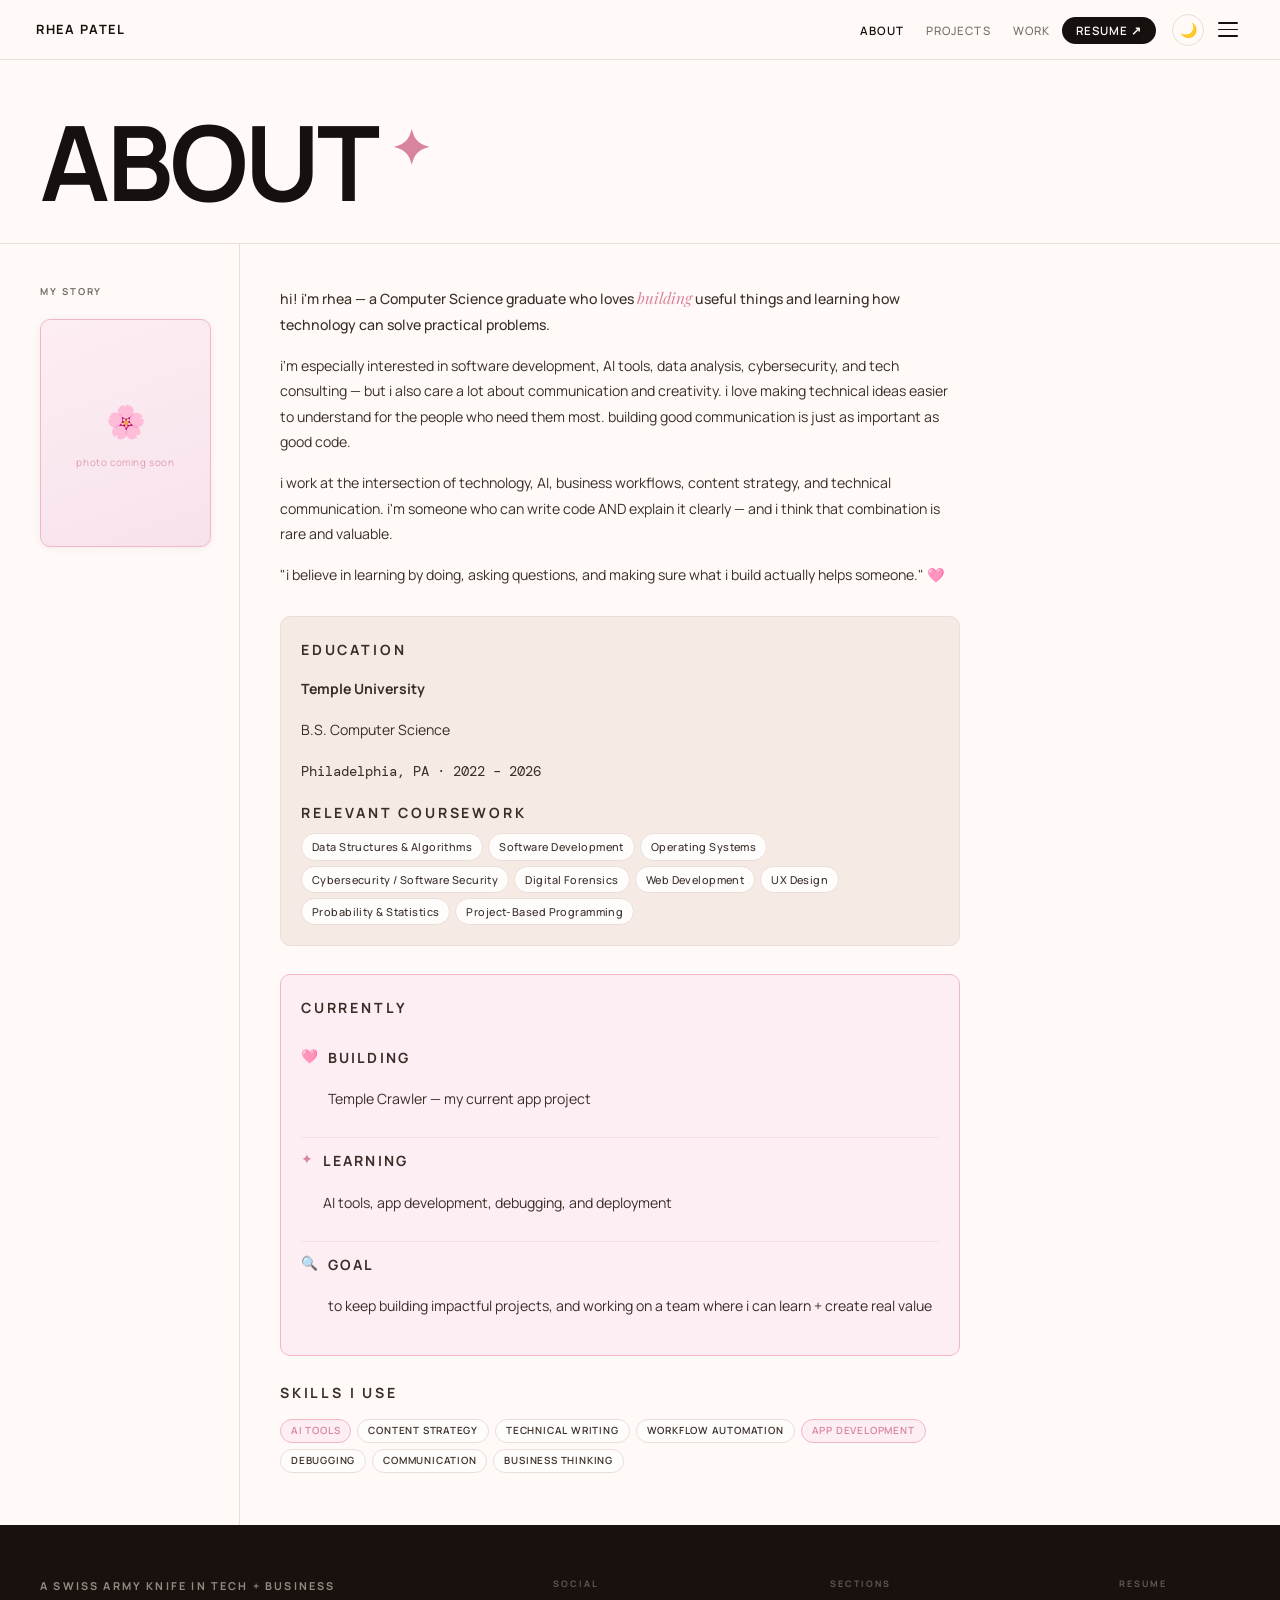
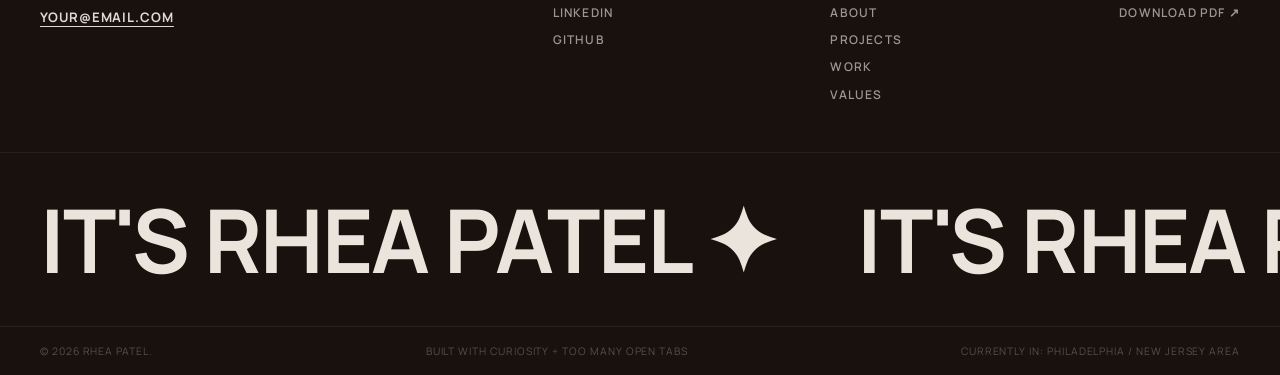
==== commit a8376574: "Version 3 : Final Layout" ====
--- a/about.html
+++ b/about.html
@@ -7,7 +7,7 @@
   <title>About — Rhea Patel</title>
   <link rel="preconnect" href="https://fonts.googleapis.com"/>
   <link rel="preconnect" href="https://fonts.gstatic.com" crossorigin/>
-  <link href="https://fonts.googleapis.com/css2?family=DM+Sans:ital,opsz,wght@0,9..40,300;0,9..40,400;0,9..40,500;0,9..40,600;0,9..40,700;1,9..40,300&family=Playfair+Display:ital,wght@1,400;1,500&family=DM+Mono:wght@400;500&display=swap" rel="stylesheet"/>
+  <link href="https://fonts.googleapis.com/css2?family=Manrope:wght@400;500;600;700;800&family=Playfair+Display:ital,wght@1,400;1,500;1,600&family=DM+Mono:wght@400;500&display=swap" rel="stylesheet"/>
   <link rel="stylesheet" href="css/global.css"/>
   <link rel="stylesheet" href="css/about.css"/>
 </head>
--- a/css/global.css
+++ b/css/global.css
@@ -9,7 +9,7 @@
 ================================================================ */
 
 /* ── GOOGLE FONTS ─────────────────────────────────────────────
-   Main sans: DM Sans — clean, friendly, modern, not overdone
+   Main sans: Manrope — clean, modern, warm weight range
    Accent:    Playfair Display italic — elegant, personal, chic
    Mono:      DM Mono — labels and metadata
    ✏️ FONTS: Replace font links in HTML + variable names below
@@ -18,24 +18,24 @@
 /* ── LIGHT MODE TOKENS (default) ─────────────────────────────── */
 :root {
   /* ✏️ BACKGROUND / SURFACE */
-  --bg:          #FAF8F5;   /* warm ivory page background */
-  --bg-2:        #F5F1EC;   /* slightly deeper ivory, cards/sections */
-  --surface:     #FFFFFF;   /* pure white for cards */
-  --surface-alt: #F9F4F0;   /* soft blush card background */
+  --bg:          #FFFAF7;   /* warm ivory page background */
+  --bg-2:        #F5EFE8;   /* slightly deeper ivory, cards/sections */
+  --surface:     #FFFDFB;   /* near-white for cards */
+  --surface-alt: #F5EBE4;   /* soft beige card background */
 
   /* ✏️ TEXT */
-  --ink:         #1A1410;   /* near-black, main text */
-  --ink-mid:     #3D3530;   /* charcoal, secondary text */
-  --ink-muted:   #8C827A;   /* warm gray, labels/metadata */
-  --ink-ghost:   #D4CBC4;   /* very light, dividers/borders */
+  --ink:         #16110F;   /* near-black espresso, main text */
+  --ink-mid:     #3A2E28;   /* charcoal, secondary text */
+  --ink-muted:   #756F6A;   /* warm gray, labels/metadata */
+  --ink-ghost:   #EADED8;   /* very light beige, dividers/borders */
 
   /* ✏️ ACCENT — blush/rose/mauve palette */
-  --blush:       #F2C4CE;   /* soft blush pink — badges, hover borders */
-  --rose:        #D4899A;   /* dusty rose — active states, links */
-  --mauve:       #C9A0AC;   /* muted mauve — selected text, accents */
-  --blush-bg:    #FDF0F3;   /* very pale pink — card/section tint */
-  --blush-bg-2:  #F7E8ED;   /* slightly deeper blush bg */
-  --gold-soft:   #C9A96E;   /* muted gold — star cursor, sparkles */
+  --blush:       #F3B6C8;   /* soft blush pink — badges, hover borders */
+  --rose:        #D8849D;   /* dusty rose — active states, links */
+  --mauve:       #C9A7B6;   /* muted mauve — selected text, accents */
+  --blush-bg:    #FDEEF3;   /* very pale pink — card/section tint */
+  --blush-bg-2:  #F7E2EC;   /* slightly deeper blush bg */
+  --gold-soft:   #C9A55F;   /* muted gold — star cursor, sparkles */
 
   /* Status colors */
   --status-done-bg:   #F0F7EE;
@@ -44,42 +44,42 @@
   --status-wip-text:  #9A6820;
 
   /* Footer */
-  --footer-bg:   #1A1410;
-  --footer-text: rgba(250,248,245,0.85);
+  --footer-bg:   #18110D;
+  --footer-text: rgba(255,250,242,0.85);
 
   /* UI */
   --nav-h:      60px;
   --radius-sm:   6px;
   --radius-md:  10px;
   --radius-lg:  16px;
-  --shadow-sm:  0 1px 8px rgba(26,20,16,0.06);
-  --shadow-md:  0 4px 24px rgba(26,20,16,0.10);
+  --shadow-sm:  0 1px 8px rgba(22,17,15,0.06);
+  --shadow-md:  0 4px 28px rgba(22,17,15,0.10);
   --ease:       0.22s cubic-bezier(0.4,0,0.2,1);
 
   /* Fonts */
-  --font-sans:   'DM Sans', 'Helvetica Neue', sans-serif;
+  --font-sans:   'Manrope', 'Helvetica Neue', sans-serif;
   --font-accent: 'Playfair Display', Georgia, serif;
   --font-mono:   'DM Mono', monospace;
 }
 
 /* ── DARK MODE TOKENS ─────────────────────────────────────────── */
 body.dark {
-  --bg:          #1C1714;   /* deep espresso/charcoal */
-  --bg-2:        #231E1A;   /* slightly lighter */
-  --surface:     #2A2420;   /* card background */
-  --surface-alt: #2F2826;   /* slightly warmer card */
-
-  --ink:         #F5F0EB;   /* warm off-white */
-  --ink-mid:     #C8BEB6;   /* warm medium gray */
+  --bg:          #15110F;   /* deep espresso/charcoal */
+  --bg-2:        #1E1816;   /* slightly lighter */
+  --surface:     #272018;   /* card background */
+  --surface-alt: #2E2520;   /* slightly warmer card */
+
+  --ink:         #FFF8F2;   /* warm off-white */
+  --ink-mid:     #C9BDB5;   /* warm medium gray */
   --ink-muted:   #7A6E68;   /* muted warm gray */
-  --ink-ghost:   #3A3230;   /* dark dividers */
-
-  --blush:       #C4849A;   /* slightly deeper blush for dark bg */
-  --rose:        #D4899A;   /* same rose works on dark */
-  --mauve:       #B08890;
-  --blush-bg:    #2E2226;   /* dark blush-tinted card */
+  --ink-ghost:   #3A2D29;   /* dark dividers */
+
+  --blush:       #E7A6B9;   /* brighter blush for dark bg */
+  --rose:        #F2A9BF;   /* lighter rose works on dark */
+  --mauve:       #D2A9B9;
+  --blush-bg:    #2A1D22;   /* dark blush-tinted card */
   --blush-bg-2:  #341E24;
-  --gold-soft:   #C9A96E;
+  --gold-soft:   #D8BB75;
 
   --status-done-bg:   #1E2E1A;
   --status-done-text: #7AC06A;
@@ -87,11 +87,19 @@
   --status-wip-text:  #C99040;
 
   --footer-bg:   #100E0C;
-  --footer-text: rgba(245,240,235,0.75);
-
-  --shadow-sm:  0 1px 8px rgba(0,0,0,0.28);
-  --shadow-md:  0 4px 24px rgba(0,0,0,0.38);
-}
+  --footer-text: rgba(255,250,242,0.75);
+
+  --shadow-sm:  0 1px 8px rgba(0,0,0,0.32);
+  --shadow-md:  0 4px 28px rgba(0,0,0,0.42);
+}
+
+/* ── CONTAINER ────────────────────────────────────────────────── */
+.container {
+  max-width: 1200px;
+  margin: 0 auto;
+  padding: 0 40px;
+}
+@media (max-width: 860px) { .container { padding: 0 20px; } }
 
 /* ── RESET ────────────────────────────────────────────────────── */
 *, *::before, *::after { box-sizing: border-box; margin: 0; padding: 0; }
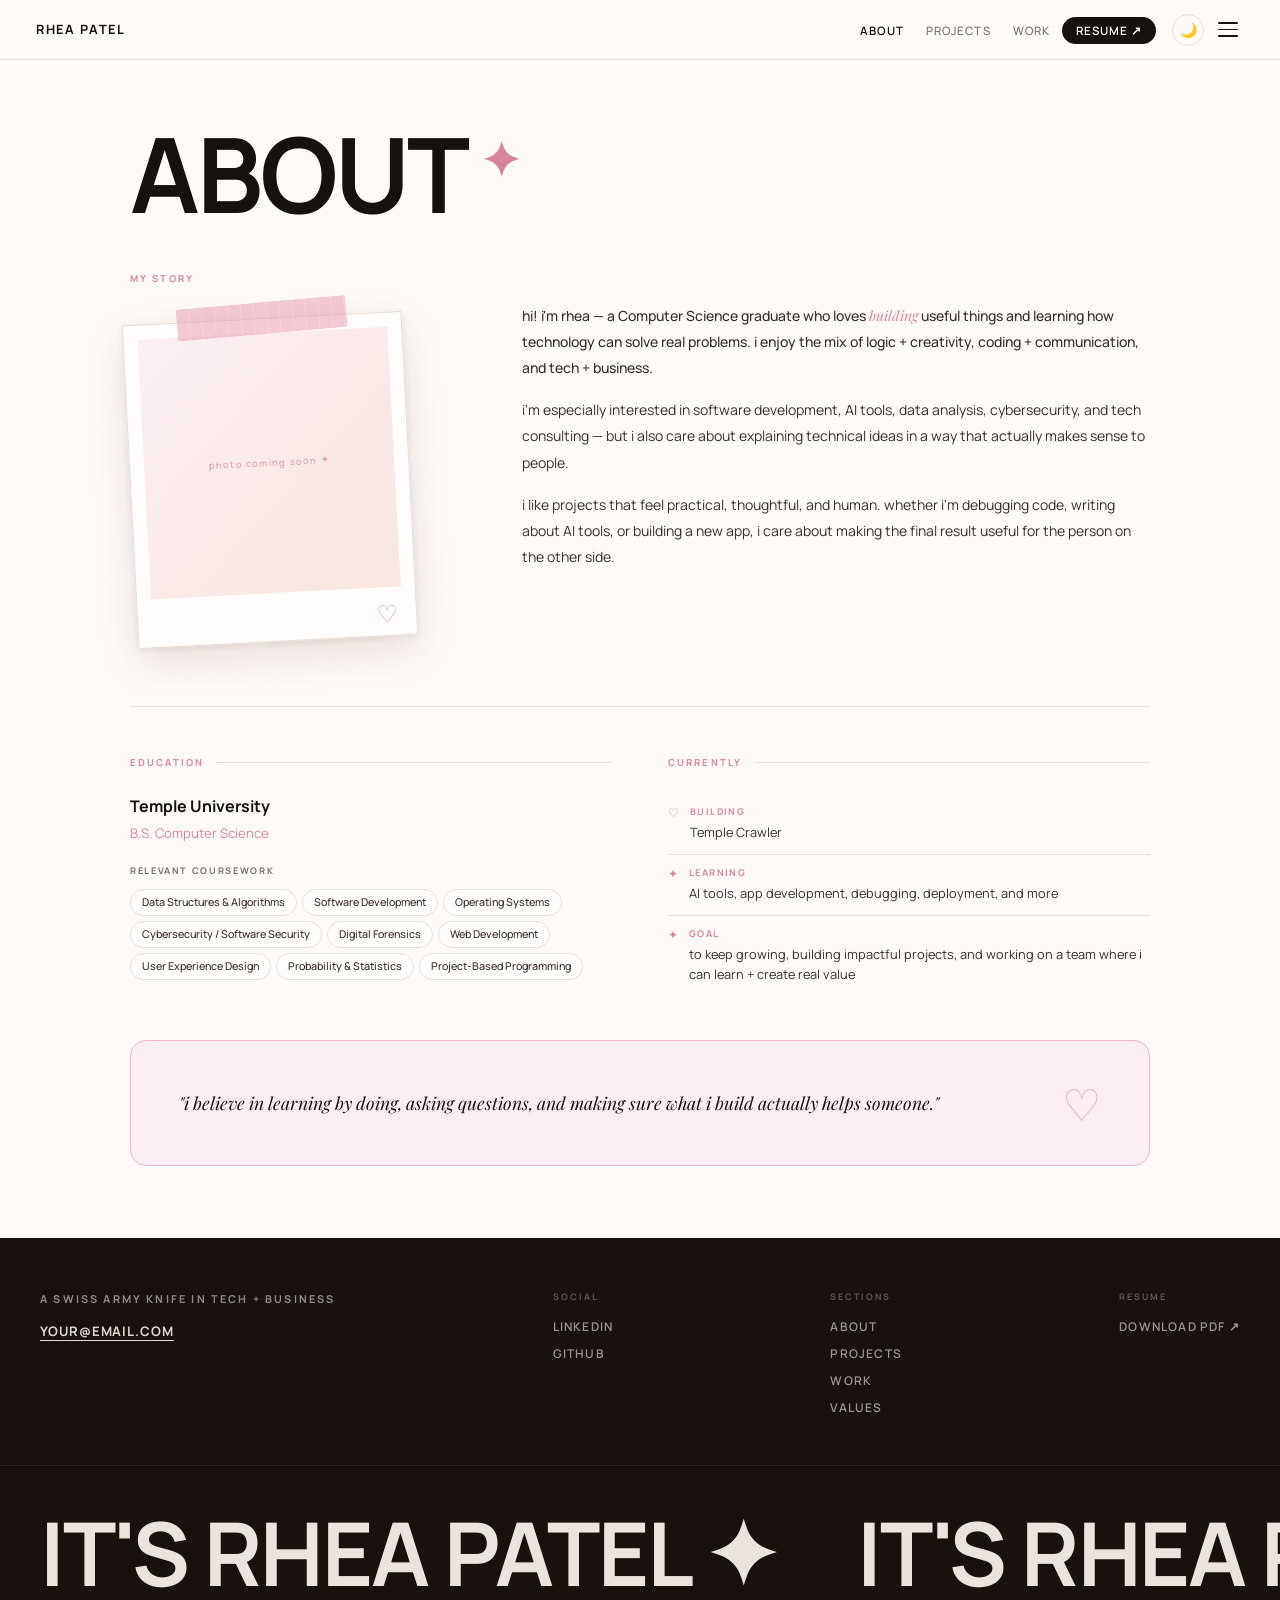
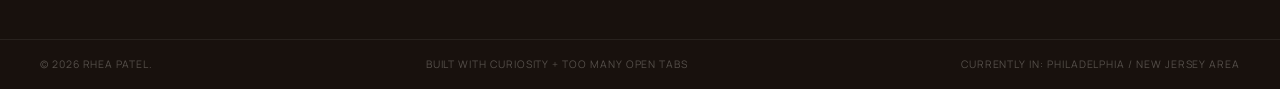
==== commit fbf57b78: "About page : updated layout" ====
--- a/about.html
+++ b/about.html
@@ -17,7 +17,7 @@
     <a href="index.html" class="nav-logo">Rhea Patel</a>
     <div class="nav-right">
       <ul class="nav-links">
-        <li><a href="about.html"      data-page="about.html" class="active">About</a></li>
+        <li><a href="about.html"      data-page="about.html">About</a></li>
         <li><a href="projects.html"   data-page="projects.html">Projects</a></li>
         <li><a href="experience.html" data-page="experience.html">Work</a></li>
         <li><a href="#" class="nav-resume" target="_blank" rel="noopener">Resume ↗</a></li>
@@ -40,124 +40,156 @@
     <div class="menu-info">
       <div><p class="menu-info-label">Location</p><p class="menu-info-val">Philadelphia, PA / New Jersey area</p></div>
       <div><p class="menu-info-label">Email</p><div class="menu-info-val"><a href="mailto:your@email.com">your@email.com</a></div></div>
-      <div><p class="menu-info-label">Social</p><div class="menu-info-val"><a href="#" target="_blank">LinkedIn</a><a href="#" target="_blank">GitHub</a></div></div>
-      <div><p class="menu-info-label">Resume</p><div class="menu-info-val"><a href="#" target="_blank">Download PDF ↗</a></div></div>
+      <div><p class="menu-info-label">Social</p><div class="menu-info-val"><a href="#" target="_blank" rel="noopener">LinkedIn</a><a href="#" target="_blank" rel="noopener">GitHub</a></div></div>
+      <div><p class="menu-info-label">Resume</p><div class="menu-info-val"><a href="#" target="_blank" rel="noopener">Download PDF ↗</a></div></div>
     </div>
   </div>
 
   <main>
-    <!-- Page heading -->
-    <div class="about-header">
-      <h1 class="page-heading">About <span class="sparkle">✦</span></h1>
-    </div>
-
-    <!-- 2-column story layout -->
-    <div class="about-grid">
-
-      <!-- LEFT: photo + label -->
-      <div class="about-left">
-        <p class="label" style="margin-bottom:20px;">My Story</p>
-        <!--
-          ✏️ PHOTO: Replace placeholder with:
-          <img src="assets/images/rhea-about.jpg" alt="Rhea Patel" class="about-photo"/>
-        -->
-        <div class="about-photo-placeholder">
-          <span>🌸</span>
-          <p class="photo-caption-text">photo coming soon</p>
-        </div>
-      </div>
-
-      <!-- RIGHT: story text -->
-      <div class="about-right" data-reveal>
-        <p class="about-intro">
-          hi! i'm rhea — a Computer Science graduate who loves <span class="accent">building</span>
-          useful things and learning how technology can solve practical problems.
-        </p>
-        <p>
-          i'm especially interested in software development, AI tools, data analysis,
-          cybersecurity, and tech consulting — but i also care a lot about communication
-          and creativity. i love making technical ideas easier to understand for the people
-          who need them most. building good communication is just as important as good code.
-        </p>
-        <p>
-          i work at the intersection of technology, AI, business workflows, content strategy,
-          and technical communication. i'm someone who can write code AND explain it clearly —
-          and i think that combination is rare and valuable.
-        </p>
-        <p>
-          "i believe in learning by doing, asking questions, and making sure what i build actually helps someone." 🩷
-        </p>
-
-        <!-- Education block -->
-        <div class="about-edu" data-reveal>
-          <p class="label-rose" style="margin-bottom:14px;">Education</p>
+    <div class="about-page-wrap">
+
+      <!-- ── PAGE HEADER ── -->
+      <div class="about-header">
+        <h1 class="page-heading">ABOUT <span class="sparkle">✦</span></h1>
+      </div>
+
+      <!-- ── STORY SECTION ── -->
+      <div class="about-story">
+
+        <!-- LEFT: label + polaroid -->
+        <div class="about-photo-col">
+          <span class="story-label">My Story</span>
+
+          <div class="about-photo-stack">
+            <!-- pink tape strip -->
+            <div class="photo-tape"></div>
+
+            <!-- white polaroid frame -->
+            <div class="polaroid-card">
+              <div class="polaroid-image">
+                <!--
+                  ✏️ PHOTO: replace this div with:
+                  <img src="assets/images/rhea.jpg" alt="Rhea Patel" class="polaroid-photo"/>
+                -->
+                <span class="polaroid-placeholder-text">photo coming soon ✦</span>
+              </div>
+              <!-- heart doodle in bottom-right of frame -->
+              <span class="heart-doodle">♡</span>
+            </div>
+          </div>
+        </div><!-- /about-photo-col -->
+
+        <!-- RIGHT: story text -->
+        <div class="about-story-text" data-reveal>
+          <p class="about-intro">
+            hi! i'm rhea — a Computer Science graduate who loves
+            <span class="accent">building</span> useful things and learning how technology
+            can solve real problems. i enjoy the mix of logic + creativity,
+            coding + communication, and tech + business.
+          </p>
+          <p>
+            i'm especially interested in software development, AI tools, data analysis,
+            cybersecurity, and tech consulting — but i also care about explaining technical
+            ideas in a way that actually makes sense to people.
+          </p>
+          <p>
+            i like projects that feel practical, thoughtful, and human. whether i'm debugging
+            code, writing about AI tools, or building a new app, i care about making the final
+            result useful for the person on the other side.
+          </p>
+        </div><!-- /about-story-text -->
+
+      </div><!-- /about-story -->
+
+      <!-- ── EDUCATION + CURRENTLY ── -->
+      <div class="about-info-row">
+
+        <!-- EDUCATION -->
+        <div class="about-education" data-reveal>
+          <p class="info-section-label">Education</p>
           <p class="edu-school">Temple University</p>
           <p class="edu-degree">B.S. Computer Science</p>
-          <p class="edu-dates">Philadelphia, PA · 2022 – 2026</p>
-
-          <div class="about-courses">
-            <p class="label" style="margin:14px 0 8px;">Relevant Coursework</p>
-            <div class="course-chips">
-              <span>Data Structures & Algorithms</span>
-              <span>Software Development</span>
-              <span>Operating Systems</span>
-              <span>Cybersecurity / Software Security</span>
-              <span>Digital Forensics</span>
-              <span>Web Development</span>
-              <span>UX Design</span>
-              <span>Probability & Statistics</span>
-              <span>Project-Based Programming</span>
-            </div>
-          </div>
-        </div>
-
-        <!-- Currently -->
+          <p class="coursework-label">Relevant Coursework</p>
+          <div class="course-chips">
+            <span>Data Structures &amp; Algorithms</span>
+            <span>Software Development</span>
+            <span>Operating Systems</span>
+            <span>Cybersecurity / Software Security</span>
+            <span>Digital Forensics</span>
+            <span>Web Development</span>
+            <span>User Experience Design</span>
+            <span>Probability &amp; Statistics</span>
+            <span>Project-Based Programming</span>
+          </div>
+        </div><!-- /about-education -->
+
+        <!-- CURRENTLY -->
         <div class="about-currently" data-reveal>
-          <p class="label-rose" style="margin-bottom:14px;">Currently</p>
+          <p class="info-section-label">Currently</p>
+
           <div class="currently-row">
-            <span class="c-bullet">🩷</span>
-            <div><p class="c-key">building</p><p class="c-val">Temple Crawler — my current app project</p></div>
-          </div>
+            <span class="c-bullet">♡</span>
+            <div>
+              <p class="c-key">building</p>
+              <p class="c-val">Temple Crawler</p>
+            </div>
+          </div>
+
           <div class="currently-row">
             <span class="c-bullet">✦</span>
-            <div><p class="c-key">learning</p><p class="c-val">AI tools, app development, debugging, and deployment</p></div>
-          </div>
+            <div>
+              <p class="c-key">learning</p>
+              <p class="c-val">AI tools, app development, debugging, deployment, and more</p>
+            </div>
+          </div>
+
           <div class="currently-row">
-            <span class="c-bullet">🔍</span>
-            <div><p class="c-key">goal</p><p class="c-val">to keep building impactful projects, and working on a team where i can learn + create real value</p></div>
-          </div>
+            <span class="c-bullet">✦</span>
+            <div>
+              <p class="c-key">goal</p>
+              <p class="c-val">to keep growing, building impactful projects, and working on a team where i can learn + create real value</p>
+            </div>
+          </div>
+        </div><!-- /about-currently -->
+
+      </div><!-- /about-info-row -->
+
+      <!-- ── QUOTE BOX ── -->
+      <div class="about-quote-wrap" data-reveal>
+        <div class="about-quote">
+          <p class="quote-text">
+            "i believe in learning by doing, asking questions, and making sure what i build actually helps someone."
+          </p>
+          <span class="quote-heart">♡</span>
         </div>
-
-        <!-- Skills I use -->
-        <div class="about-skills" data-reveal>
-          <p class="label-rose" style="margin-bottom:14px;">Skills I Use</p>
-          <div class="skills-chips">
-            <span class="tag tag-rose">AI Tools</span>
-            <span class="tag">Content Strategy</span>
-            <span class="tag">Technical Writing</span>
-            <span class="tag">Workflow Automation</span>
-            <span class="tag tag-rose">App Development</span>
-            <span class="tag">Debugging</span>
-            <span class="tag">Communication</span>
-            <span class="tag">Business Thinking</span>
-          </div>
-        </div>
-
-      </div><!-- /about-right -->
-    </div><!-- /about-grid -->
+      </div>
+
+    </div><!-- /about-page-wrap -->
   </main>
 
   <footer class="footer">
     <div class="footer-top">
-      <div><p class="footer-tagline">A Swiss Army Knife in Tech + Business</p>
-        <a href="mailto:your@email.com" class="footer-email">your@email.com</a></div>
-      <div class="footer-col"><p class="footer-col-label">Social</p>
-        <a href="#" target="_blank">LinkedIn</a><a href="#" target="_blank">GitHub</a></div>
-      <div class="footer-col"><p class="footer-col-label">Sections</p>
-        <a href="about.html">About</a><a href="projects.html">Projects</a>
-        <a href="experience.html">Work</a><a href="values.html">Values</a></div>
-      <div class="footer-col"><p class="footer-col-label">Resume</p>
-        <a href="#" target="_blank">Download PDF ↗</a></div>
+      <div>
+        <p class="footer-tagline">A Swiss Army Knife in Tech + Business</p>
+        <!-- ✏️ EMAIL -->
+        <a href="mailto:your@email.com" class="footer-email">your@email.com</a>
+      </div>
+      <div class="footer-col">
+        <p class="footer-col-label">Social</p>
+        <a href="#" target="_blank" rel="noopener">LinkedIn</a>
+        <a href="#" target="_blank" rel="noopener">GitHub</a>
+      </div>
+      <div class="footer-col">
+        <p class="footer-col-label">Sections</p>
+        <a href="about.html">About</a>
+        <a href="projects.html">Projects</a>
+        <a href="experience.html">Work</a>
+        <a href="values.html">Values</a>
+      </div>
+      <div class="footer-col">
+        <p class="footer-col-label">Resume</p>
+        <a href="#" target="_blank" rel="noopener">Download PDF ↗</a>
+      </div>
     </div>
     <div class="footer-marquee" aria-hidden="true">
       <div class="footer-marquee-inner">
@@ -175,4 +207,4 @@
 
   <script src="js/main.js"></script>
 </body>
-</html>+</html>
--- a/css/about.css
+++ b/css/about.css
@@ -1,94 +1,213 @@
 /* css/about.css */
 
+/* ── PAGE WRAP ──────────────────────────────────────────────── */
+.about-page-wrap {
+  max-width: 1100px;
+  margin: 0 auto;
+  padding: 0 40px;
+}
+
+/* ── PAGE HEADER ────────────────────────────────────────────── */
 .about-header {
-  padding: 52px 40px 32px;
-  border-bottom: 1px solid var(--ink-ghost);
-}
-.sparkle { color: var(--rose); font-size: 0.45em; vertical-align: super; }
-
-/* 2-column layout */
-.about-grid {
+  padding: 4rem 0 2.75rem;
+}
+
+/* ── STORY SECTION ──────────────────────────────────────────── */
+.about-story {
   display: grid;
-  grid-template-columns: 240px 1fr;
-}
-
-/* LEFT */
-.about-left {
-  padding: 40px 28px 40px 40px;
-  border-right: 1px solid var(--ink-ghost);
-}
-
-.about-photo-placeholder {
+  grid-template-columns: 320px 1fr;
+  gap: 4.5rem;
+  padding-bottom: 4rem;
+  align-items: start;
+}
+
+/* ── PHOTO COLUMN ───────────────────────────────────────────── */
+.about-photo-col {
+  padding-top: 0.25rem;
+}
+
+.story-label {
+  display: block;
+  font-size: 0.6rem;
+  font-weight: 700;
+  letter-spacing: 0.22em;
+  text-transform: uppercase;
+  color: var(--rose);
+  margin-bottom: 2rem;
+}
+
+/* Polaroid stack wrapper — tilted as a whole */
+.about-photo-stack {
+  position: relative;
+  width: 280px;
+  transform: rotate(-3deg);
+  margin-top: 4px;
+}
+
+/* Pink tape strip across the top */
+.photo-tape {
+  position: absolute;
+  top: -16px;
+  left: 50%;
+  transform: translateX(-50%) rotate(-2deg);
+  width: 170px;
+  height: 32px;
+  background: rgba(232, 155, 176, 0.52);
+  border-radius: 3px;
+  z-index: 3;
+  /* subtle texture lines */
+  background-image: repeating-linear-gradient(
+    90deg,
+    transparent,
+    transparent 12px,
+    rgba(255,255,255,0.18) 12px,
+    rgba(255,255,255,0.18) 13px
+  );
+}
+body.dark .photo-tape {
+  background: rgba(200, 110, 140, 0.42);
+  background-image: repeating-linear-gradient(
+    90deg,
+    transparent,
+    transparent 12px,
+    rgba(255,255,255,0.10) 12px,
+    rgba(255,255,255,0.10) 13px
+  );
+}
+
+/* White photo frame */
+.polaroid-card {
+  background: #fffdfb;
+  padding: 14px 14px 48px;
+  border: 1px solid #e8dcd4;
+  box-shadow:
+    0 2px 6px rgba(70,40,30,0.08),
+    0 14px 40px rgba(70,40,30,0.13);
+  position: relative;
+}
+body.dark .polaroid-card {
+  background: #2c2018;
+  border-color: #3a2d26;
+  box-shadow:
+    0 2px 6px rgba(0,0,0,0.3),
+    0 14px 40px rgba(0,0,0,0.4);
+}
+
+/* Inner photo/placeholder area */
+.polaroid-image {
+  height: 260px;
+  background: linear-gradient(135deg, #fdeef3 0%, #f7e7df 100%);
+  display: grid;
+  place-items: center;
+  overflow: hidden;
+  position: relative;
+}
+body.dark .polaroid-image {
+  background: linear-gradient(135deg, #2e1c24 0%, #261810 100%);
+}
+
+/* Real photo: swap placeholder div for <img class="polaroid-photo"> */
+.polaroid-photo {
   width: 100%;
-  max-width: 180px;
-  aspect-ratio: 3/4;
-  background: linear-gradient(160deg, var(--blush-bg) 0%, var(--blush-bg-2) 100%);
-  border: 1px solid var(--blush);
-  border-radius: var(--radius-md);
+  height: 100%;
+  object-fit: cover;
+  display: block;
+}
+
+.polaroid-placeholder-text {
+  font-size: 0.59rem;
+  font-weight: 600;
+  letter-spacing: 0.13em;
+  color: var(--rose);
+  opacity: 0.65;
+}
+
+/* Heart doodle bottom-right of frame */
+.heart-doodle {
+  position: absolute;
+  right: 18px;
+  bottom: 11px;
+  color: var(--rose);
+  font-size: 1.5rem;
+  font-family: var(--font-accent);
+  opacity: 0.75;
+  line-height: 1;
+}
+
+/* ── STORY TEXT ─────────────────────────────────────────────── */
+.about-story-text {
+  padding-top: 2.25rem; /* visually align first paragraph with polaroid top */
+}
+
+.about-intro {
+  font-size: 1.06rem;
+  font-weight: 500;
+  line-height: 1.75;
+  color: var(--ink);
+  margin-bottom: 1.2rem;
+}
+.about-intro .accent {
+  font-family: var(--font-accent);
+  font-style: italic;
+  color: var(--rose);
+}
+
+.about-story-text p {
+  font-size: 0.875rem;
+  color: var(--ink-mid);
+  line-height: 1.87;
+  margin-bottom: 1rem;
+}
+.about-story-text p:last-child { margin-bottom: 0; }
+
+/* ── EDUCATION + CURRENTLY ──────────────────────────────────── */
+.about-info-row {
+  display: grid;
+  grid-template-columns: 1fr 1fr;
+  gap: 3.5rem;
+  padding: 3rem 0 3.5rem;
+  border-top: 1px solid var(--ink-ghost);
+}
+
+/* Section label with trailing line */
+.info-section-label {
+  font-size: 0.6rem;
+  font-weight: 700;
+  letter-spacing: 0.22em;
+  text-transform: uppercase;
+  color: var(--rose);
   display: flex;
-  flex-direction: column;
   align-items: center;
-  justify-content: center;
-  gap: 8px;
-  font-size: 2rem;
-  box-shadow: var(--shadow-sm);
-}
-body.dark .about-photo-placeholder {
-  background: linear-gradient(160deg, var(--blush-bg) 0%, var(--surface-alt) 100%);
-}
-
-/* Real photo */
-.about-photo {
-  width: 100%;
-  max-width: 180px;
-  border-radius: var(--radius-md);
-  box-shadow: var(--shadow-md);
-}
-
-.photo-caption-text {
-  font-size: 0.62rem;
-  color: var(--rose);
-  letter-spacing: 0.06em;
-  text-align: center;
-  opacity: 0.75;
-}
-
-/* RIGHT */
-.about-right {
-  padding: 40px 40px 52px;
-}
-.about-intro {
-  font-size: 1.05rem;
-  font-weight: 500;
-  line-height: 1.7;
+  gap: 12px;
+  margin-bottom: 1.5rem;
+}
+.info-section-label::after {
+  content: '';
+  flex: 1;
+  height: 1px;
+  background: var(--ink-ghost);
+}
+
+.edu-school {
+  font-size: 1rem;
+  font-weight: 700;
   color: var(--ink);
-  margin-bottom: 20px;
-}
-.about-intro .accent { color: var(--rose); font-size: 1.1em; }
-.about-right p {
-  font-size: 0.88rem;
-  color: var(--ink-mid);
-  line-height: 1.8;
-  margin-bottom: 16px;
-  max-width: 680px;
-}
-
-/* Education */
-.about-edu {
-  background: var(--surface-alt);
-  border: 1px solid var(--ink-ghost);
-  border-radius: var(--radius-md);
-  padding: 20px;
-  margin: 28px 0;
-  max-width: 680px;
-}
-body.dark .about-edu {
-  background: var(--surface);
-  border-color: var(--ink-ghost);
-}
-.edu-school { font-size: 1.05rem; font-weight: 700; color: var(--ink); margin-bottom: 3px; }
-.edu-degree { font-size: 0.82rem; color: var(--rose); margin-bottom: 2px; }
-.edu-dates  { font-family: var(--font-mono); font-size: 0.7rem; color: var(--ink-muted); }
+  margin-bottom: 3px;
+}
+.edu-degree {
+  font-size: 0.82rem;
+  color: var(--rose);
+  margin-bottom: 1.25rem;
+}
+
+.coursework-label {
+  font-size: 0.57rem;
+  font-weight: 700;
+  letter-spacing: 0.18em;
+  text-transform: uppercase;
+  color: var(--ink-muted);
+  margin-bottom: 10px;
+}
 
 .course-chips {
   display: flex;
@@ -96,10 +215,9 @@
   gap: 5px;
 }
 .course-chips span {
-  font-size: 0.68rem;
+  font-size: 0.67rem;
   font-weight: 500;
-  letter-spacing: 0.04em;
-  padding: 4px 10px;
+  padding: 4px 11px;
   background: var(--surface);
   border: 1px solid var(--ink-ghost);
   border-radius: 100px;
@@ -107,49 +225,100 @@
   transition: border-color var(--ease), color var(--ease);
 }
 .course-chips span:hover { border-color: var(--rose); color: var(--rose); }
-body.dark .course-chips span { background: var(--bg); }
-
-/* Currently section */
-.about-currently {
-  max-width: 680px;
-  margin: 0 0 24px;
+body.dark .course-chips span { background: var(--bg-2); }
+
+/* Currently rows */
+.currently-row {
+  display: flex;
+  gap: 11px;
+  padding: 11px 0;
+  border-bottom: 1px solid var(--ink-ghost);
+}
+.currently-row:last-child { border-bottom: none; padding-bottom: 0; }
+.c-bullet {
+  font-size: 0.78rem;
+  flex-shrink: 0;
+  margin-top: 1px;
+  color: var(--rose);
+  line-height: 1.2;
+}
+.c-key {
+  font-size: 0.58rem;
+  font-weight: 700;
+  letter-spacing: 0.15em;
+  text-transform: uppercase;
+  color: var(--rose);
+  margin-bottom: 3px;
+}
+.c-val {
+  font-size: 0.8rem;
+  color: var(--ink-mid);
+  line-height: 1.55;
+}
+
+/* ── QUOTE BOX ──────────────────────────────────────────────── */
+.about-quote-wrap {
+  padding-bottom: 4.5rem;
+}
+.about-quote {
+  background: var(--blush-bg);
   border: 1px solid var(--blush);
-  border-radius: var(--radius-md);
-  padding: 20px;
-  background: var(--blush-bg);
-}
-body.dark .about-currently {
+  border-radius: 16px;
+  padding: 2.5rem 3rem;
+  display: flex;
+  align-items: center;
+  gap: 2.5rem;
+}
+body.dark .about-quote {
   background: var(--blush-bg);
   border-color: var(--ink-ghost);
 }
-.currently-row {
-  display: flex;
-  gap: 10px;
-  padding: 10px 0;
-  border-bottom: 1px solid rgba(212, 137, 154, 0.18);
-}
-.currently-row:last-child { border-bottom: none; padding-bottom: 0; }
-.c-bullet { font-size: 0.85rem; flex-shrink: 0; margin-top: 1px; color: var(--rose); }
-.c-key {
-  font-size: 0.6rem;
-  font-weight: 700;
-  letter-spacing: 0.15em;
-  text-transform: uppercase;
-  color: var(--rose);
-  margin-bottom: 2px;
-}
-.c-val { font-size: 0.78rem; color: var(--ink-mid); line-height: 1.5; }
-
-/* Skills */
-.about-skills { max-width: 680px; }
-.skills-chips { display: flex; flex-wrap: wrap; gap: 6px; }
-
-/* RESPONSIVE */
-@media (max-width: 860px) {
-  .about-header { padding: 36px 20px 24px; }
-  .about-grid   { grid-template-columns: 1fr; }
-  .about-left   { border-right: none; border-bottom: 1px solid var(--ink-ghost); padding: 32px 20px; }
-  .about-right  { padding: 32px 20px 48px; }
-  .about-photo-placeholder { max-width: 140px; }
-  .about-edu, .about-currently { max-width: 100%; }
-}+.quote-text {
+  font-family: var(--font-accent);
+  font-style: italic;
+  font-size: 1.1rem;
+  color: var(--ink);
+  line-height: 1.72;
+  flex: 1;
+}
+.quote-heart {
+  font-family: var(--font-accent);
+  font-size: 2.75rem;
+  color: var(--rose);
+  opacity: 0.5;
+  flex-shrink: 0;
+  line-height: 1;
+  user-select: none;
+}
+
+/* ── RESPONSIVE ─────────────────────────────────────────────── */
+@media (max-width: 900px) {
+  .about-page-wrap { padding: 0 20px; }
+  .about-header    { padding: 3rem 0 2rem; }
+
+  .about-story {
+    grid-template-columns: 1fr;
+    gap: 2.75rem;
+    padding-bottom: 3rem;
+  }
+  .about-photo-col  { display: flex; flex-direction: column; align-items: center; }
+  .about-photo-stack { margin: 0 auto; }
+  .about-story-text { padding-top: 0; }
+
+  .about-info-row {
+    grid-template-columns: 1fr;
+    gap: 2.5rem;
+    padding: 2.5rem 0 3rem;
+  }
+
+  .about-quote { flex-direction: column; gap: 1rem; padding: 2rem 1.75rem; text-align: center; }
+  .quote-heart { font-size: 2rem; }
+  .about-quote-wrap { padding-bottom: 3rem; }
+}
+
+@media (max-width: 480px) {
+  .about-photo-stack { width: 240px; }
+  .polaroid-image    { height: 210px; }
+  .about-quote       { padding: 1.75rem 1.25rem; }
+  .quote-text        { font-size: 0.95rem; }
+}
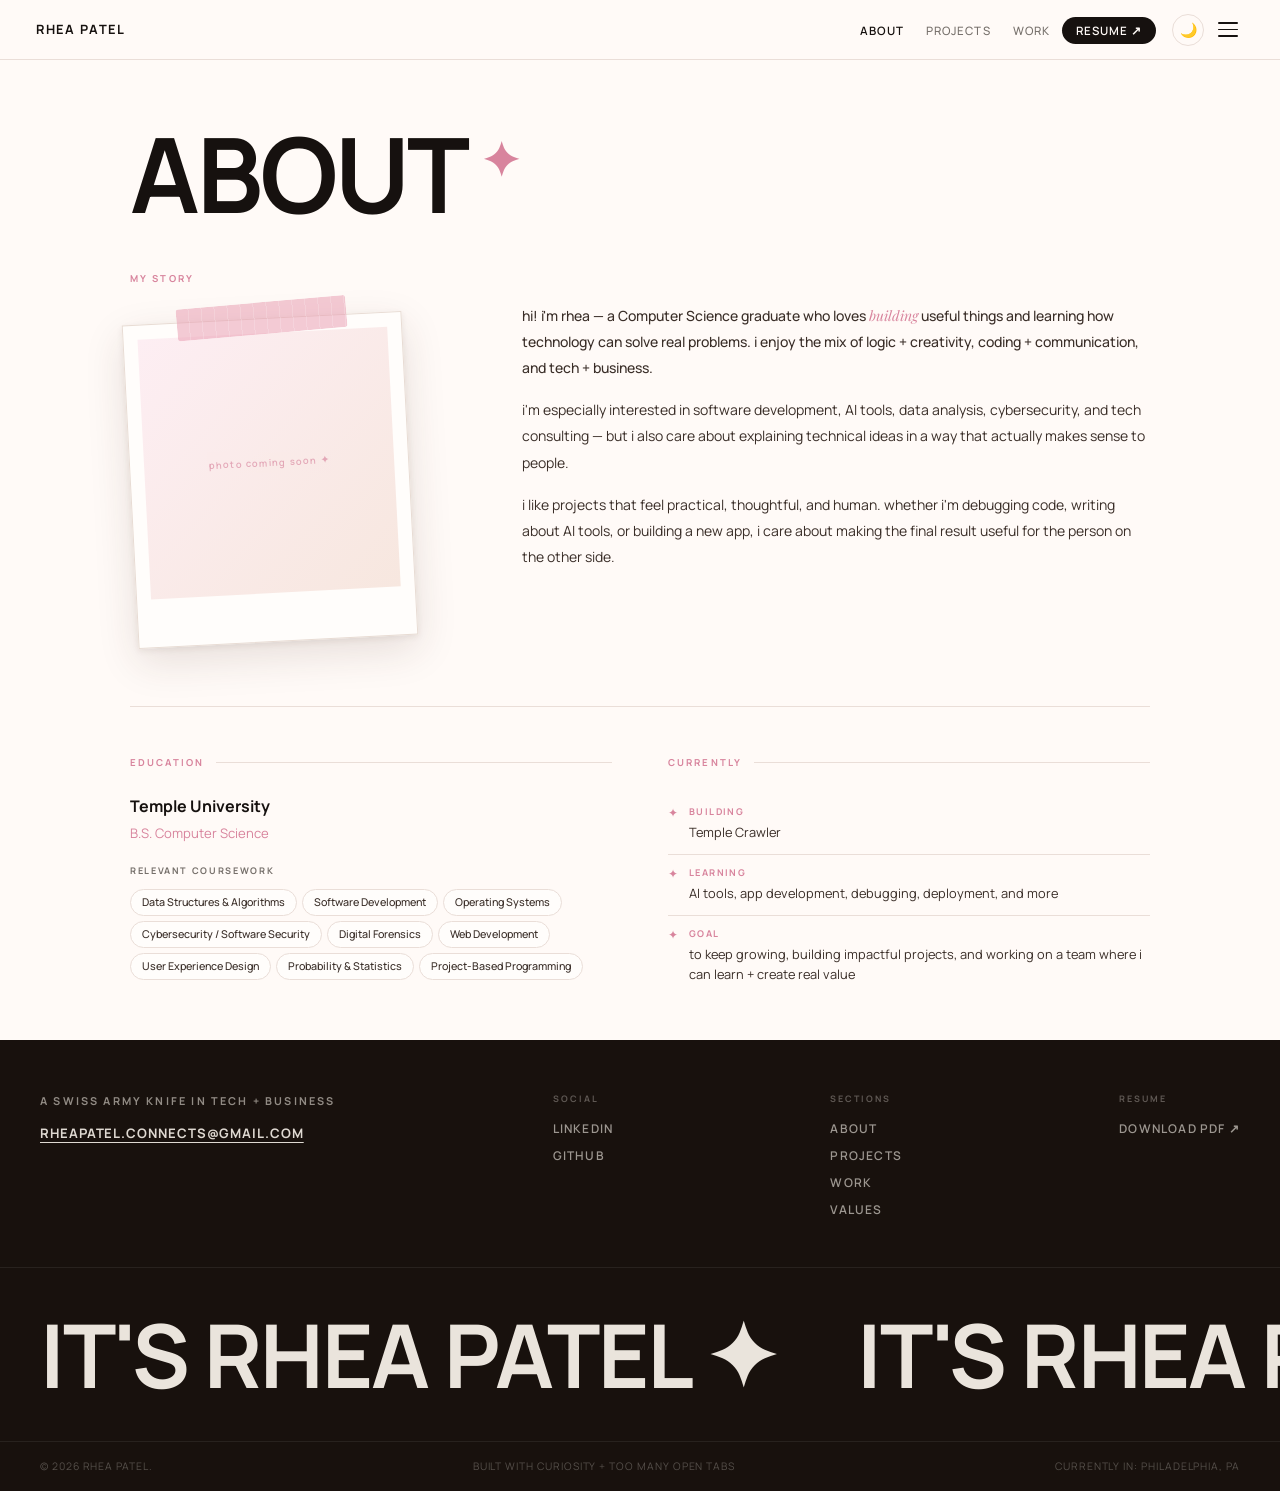
==== commit 8a635c1c: "Added proper links" ====
--- a/about.html
+++ b/about.html
@@ -20,7 +20,7 @@
         <li><a href="about.html"      data-page="about.html">About</a></li>
         <li><a href="projects.html"   data-page="projects.html">Projects</a></li>
         <li><a href="experience.html" data-page="experience.html">Work</a></li>
-        <li><a href="#" class="nav-resume" target="_blank" rel="noopener">Resume ↗</a></li>
+        <li><a href="assests/resume/resume.pdf" class="nav-resume" target="_blank" rel="noopener">Resume ↗</a></li>
       </ul>
       <button class="theme-toggle" aria-label="Switch to dark mode">🌙</button>
       <button class="nav-hamburger" id="hamburger" aria-label="Open menu">
@@ -38,10 +38,10 @@
       <a href="values.html"     class="menu-link-item"><span class="menu-num">05</span><span class="menu-label">Values</span></a>
     </nav>
     <div class="menu-info">
-      <div><p class="menu-info-label">Location</p><p class="menu-info-val">Philadelphia, PA / New Jersey area</p></div>
-      <div><p class="menu-info-label">Email</p><div class="menu-info-val"><a href="mailto:your@email.com">your@email.com</a></div></div>
-      <div><p class="menu-info-label">Social</p><div class="menu-info-val"><a href="#" target="_blank" rel="noopener">LinkedIn</a><a href="#" target="_blank" rel="noopener">GitHub</a></div></div>
-      <div><p class="menu-info-label">Resume</p><div class="menu-info-val"><a href="#" target="_blank" rel="noopener">Download PDF ↗</a></div></div>
+      <div><p class="menu-info-label">Location</p><p class="menu-info-val">Philadelphia, PA</p></div>
+      <div><p class="menu-info-label">Email</p><div class="menu-info-val"><a href="mailto:rheapatel.connects@gmail.com">rheapatel.connects@gmail.com</a></div></div>
+      <div><p class="menu-info-label">Social</p><div class="menu-info-val"><a href="https://www.linkedin.com/in/rhea-patel-cs/" target="_blank" rel="noopener">LinkedIn</a><a href="https://github.com/rhea21204" target="_blank" rel="noopener">GitHub</a></div></div>
+      <div><p class="menu-info-label">Resume</p><div class="menu-info-val"><a href="assests/resume/resume.pdf" target="_blank" rel="noopener">Download PDF ↗</a></div></div>
     </div>
   </div>
 
@@ -73,8 +73,6 @@
                 -->
                 <span class="polaroid-placeholder-text">photo coming soon ✦</span>
               </div>
-              <!-- heart doodle in bottom-right of frame -->
-              <span class="heart-doodle">♡</span>
             </div>
           </div>
         </div><!-- /about-photo-col -->
@@ -128,7 +126,7 @@
           <p class="info-section-label">Currently</p>
 
           <div class="currently-row">
-            <span class="c-bullet">♡</span>
+            <span class="c-bullet">✦</span>
             <div>
               <p class="c-key">building</p>
               <p class="c-val">Temple Crawler</p>
@@ -154,16 +152,6 @@
 
       </div><!-- /about-info-row -->
 
-      <!-- ── QUOTE BOX ── -->
-      <div class="about-quote-wrap" data-reveal>
-        <div class="about-quote">
-          <p class="quote-text">
-            "i believe in learning by doing, asking questions, and making sure what i build actually helps someone."
-          </p>
-          <span class="quote-heart">♡</span>
-        </div>
-      </div>
-
     </div><!-- /about-page-wrap -->
   </main>
 
@@ -172,12 +160,12 @@
       <div>
         <p class="footer-tagline">A Swiss Army Knife in Tech + Business</p>
         <!-- ✏️ EMAIL -->
-        <a href="mailto:your@email.com" class="footer-email">your@email.com</a>
+        <a href="mailto:rheapatel.connects@gmail.com" class="footer-email">rheapatel.connects@gmail.com</a>
       </div>
       <div class="footer-col">
         <p class="footer-col-label">Social</p>
-        <a href="#" target="_blank" rel="noopener">LinkedIn</a>
-        <a href="#" target="_blank" rel="noopener">GitHub</a>
+        <a href="https://www.linkedin.com/in/rhea-patel-cs/" target="_blank" rel="noopener">LinkedIn</a>
+        <a href="https://github.com/rhea21204" target="_blank" rel="noopener">GitHub</a>
       </div>
       <div class="footer-col">
         <p class="footer-col-label">Sections</p>
@@ -188,7 +176,7 @@
       </div>
       <div class="footer-col">
         <p class="footer-col-label">Resume</p>
-        <a href="#" target="_blank" rel="noopener">Download PDF ↗</a>
+        <a href="assests/resume/resume.pdf" target="_blank" rel="noopener">Download PDF ↗</a>
       </div>
     </div>
     <div class="footer-marquee" aria-hidden="true">
@@ -201,7 +189,7 @@
     <div class="footer-bottom">
       <p>© <span class="js-year"></span> Rhea Patel.</p>
       <p>built with curiosity + too many open tabs</p>
-      <p>currently in: Philadelphia / New Jersey area</p>
+      <p>currently in: Philadelphia, PA</p>
     </div>
   </footer>
 
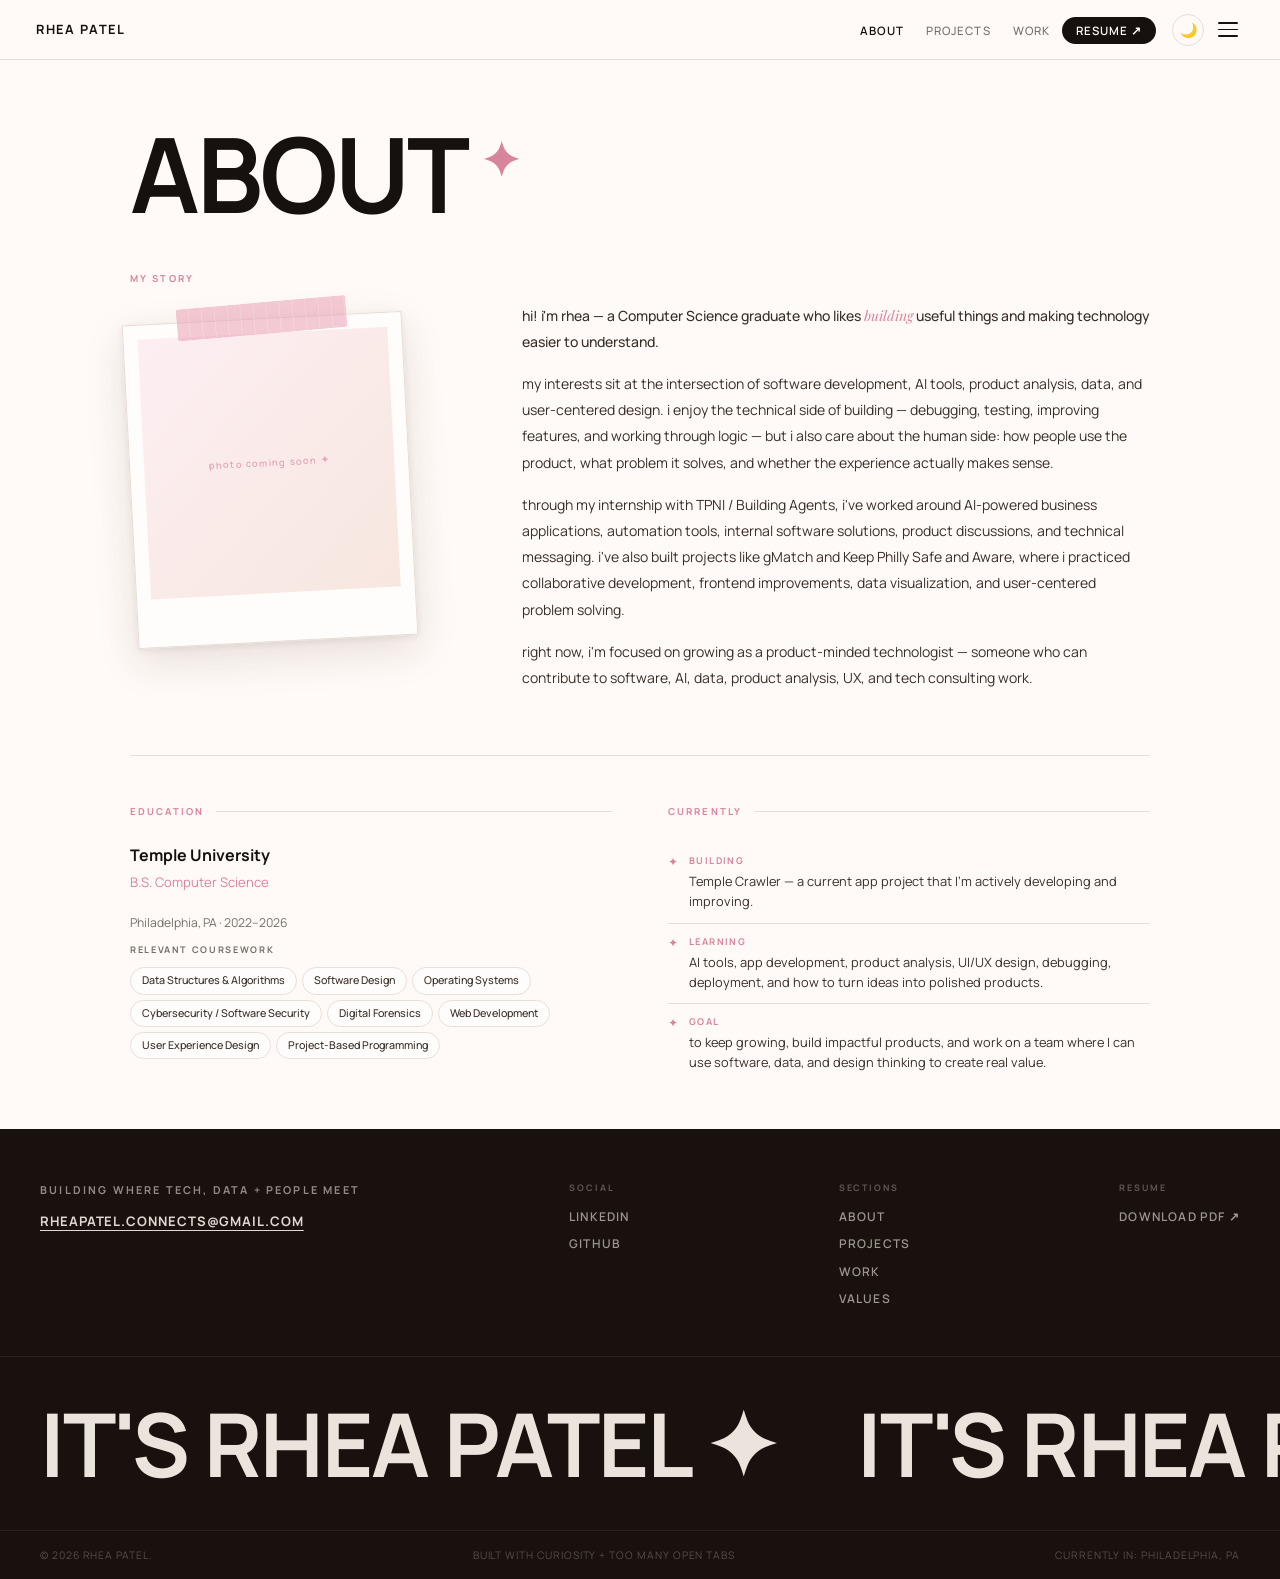
==== commit e3126ef4: "Updated Home Page Information" ====
--- a/about.html
+++ b/about.html
@@ -80,20 +80,16 @@
         <!-- RIGHT: story text -->
         <div class="about-story-text" data-reveal>
           <p class="about-intro">
-            hi! i'm rhea — a Computer Science graduate who loves
-            <span class="accent">building</span> useful things and learning how technology
-            can solve real problems. i enjoy the mix of logic + creativity,
-            coding + communication, and tech + business.
+            hi! i'm rhea — a Computer Science graduate who likes <span class="accent">building</span> useful things and making technology easier to understand.
           </p>
           <p>
-            i'm especially interested in software development, AI tools, data analysis,
-            cybersecurity, and tech consulting — but i also care about explaining technical
-            ideas in a way that actually makes sense to people.
+            my interests sit at the intersection of software development, AI tools, product analysis, data, and user-centered design. i enjoy the technical side of building — debugging, testing, improving features, and working through logic — but i also care about the human side: how people use the product, what problem it solves, and whether the experience actually makes sense.
           </p>
           <p>
-            i like projects that feel practical, thoughtful, and human. whether i'm debugging
-            code, writing about AI tools, or building a new app, i care about making the final
-            result useful for the person on the other side.
+            through my internship with TPNI / Building Agents, i've worked around AI-powered business applications, automation tools, internal software solutions, product discussions, and technical messaging. i've also built projects like gMatch and Keep Philly Safe and Aware, where i practiced collaborative development, frontend improvements, data visualization, and user-centered problem solving.
+          </p>
+          <p>
+            right now, i'm focused on growing as a product-minded technologist — someone who can contribute to software, AI, data, product analysis, UX, and tech consulting work.
           </p>
         </div><!-- /about-story-text -->
 
@@ -107,16 +103,16 @@
           <p class="info-section-label">Education</p>
           <p class="edu-school">Temple University</p>
           <p class="edu-degree">B.S. Computer Science</p>
+          <p style="font-size:0.76rem; color:var(--ink-muted); margin-bottom:0.65rem;">Philadelphia, PA · 2022–2026</p>
           <p class="coursework-label">Relevant Coursework</p>
           <div class="course-chips">
             <span>Data Structures &amp; Algorithms</span>
-            <span>Software Development</span>
+            <span>Software Design</span>
             <span>Operating Systems</span>
             <span>Cybersecurity / Software Security</span>
             <span>Digital Forensics</span>
             <span>Web Development</span>
             <span>User Experience Design</span>
-            <span>Probability &amp; Statistics</span>
             <span>Project-Based Programming</span>
           </div>
         </div><!-- /about-education -->
@@ -129,7 +125,7 @@
             <span class="c-bullet">✦</span>
             <div>
               <p class="c-key">building</p>
-              <p class="c-val">Temple Crawler</p>
+              <p class="c-val">Temple Crawler — a current app project that I'm actively developing and improving.</p>
             </div>
           </div>
 
@@ -137,7 +133,7 @@
             <span class="c-bullet">✦</span>
             <div>
               <p class="c-key">learning</p>
-              <p class="c-val">AI tools, app development, debugging, deployment, and more</p>
+              <p class="c-val">AI tools, app development, product analysis, UI/UX design, debugging, deployment, and how to turn ideas into polished products.</p>
             </div>
           </div>
 
@@ -145,7 +141,7 @@
             <span class="c-bullet">✦</span>
             <div>
               <p class="c-key">goal</p>
-              <p class="c-val">to keep growing, building impactful projects, and working on a team where i can learn + create real value</p>
+              <p class="c-val">to keep growing, build impactful products, and work on a team where I can use software, data, and design thinking to create real value.</p>
             </div>
           </div>
         </div><!-- /about-currently -->
@@ -158,7 +154,7 @@
   <footer class="footer">
     <div class="footer-top">
       <div>
-        <p class="footer-tagline">A Swiss Army Knife in Tech + Business</p>
+        <p class="footer-tagline">BUILDING WHERE TECH, DATA + PEOPLE MEET</p>
         <!-- ✏️ EMAIL -->
         <a href="mailto:rheapatel.connects@gmail.com" class="footer-email">rheapatel.connects@gmail.com</a>
       </div>
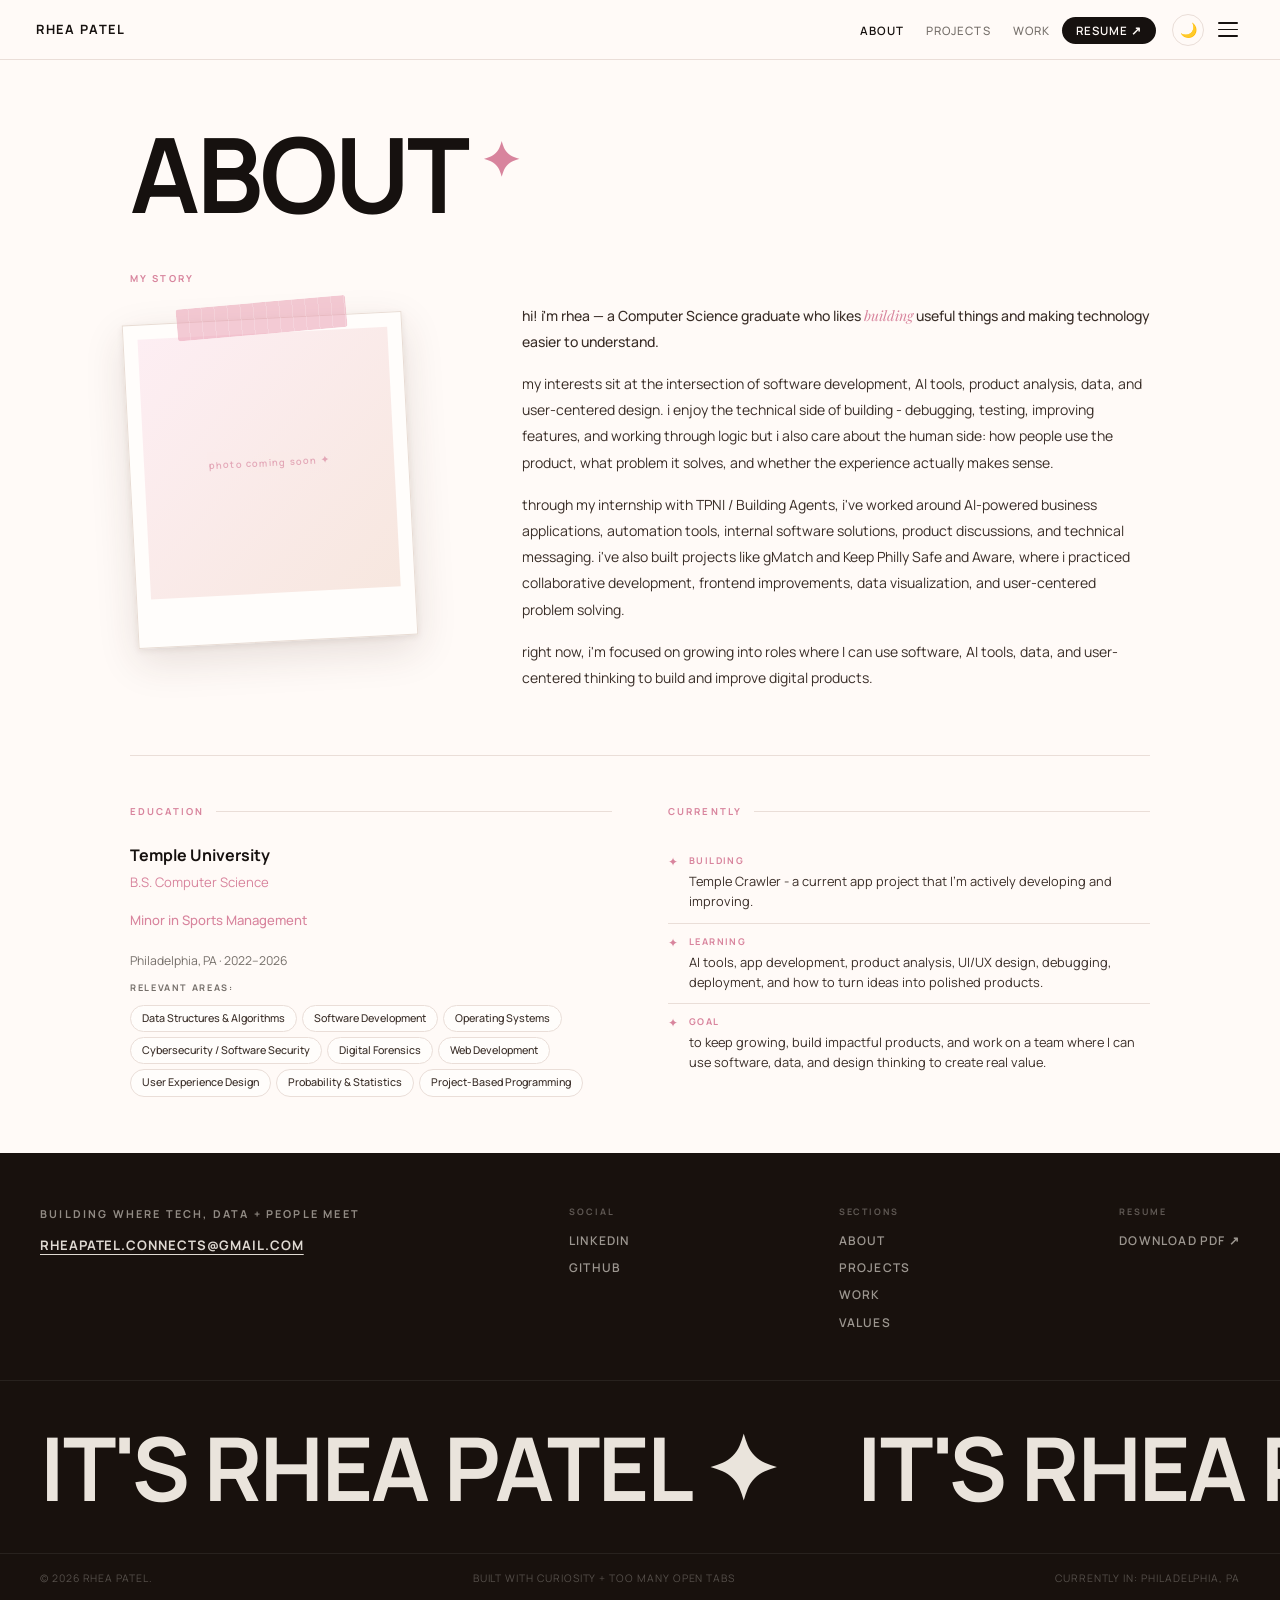
==== commit d9b00a79: "Updated About page information" ====
--- a/about.html
+++ b/about.html
@@ -83,13 +83,13 @@
             hi! i'm rhea — a Computer Science graduate who likes <span class="accent">building</span> useful things and making technology easier to understand.
           </p>
           <p>
-            my interests sit at the intersection of software development, AI tools, product analysis, data, and user-centered design. i enjoy the technical side of building — debugging, testing, improving features, and working through logic — but i also care about the human side: how people use the product, what problem it solves, and whether the experience actually makes sense.
+            my interests sit at the intersection of software development, AI tools, product analysis, data, and user-centered design. i enjoy the technical side of building - debugging, testing, improving features, and working through logic but i also care about the human side: how people use the product, what problem it solves, and whether the experience actually makes sense.
           </p>
           <p>
             through my internship with TPNI / Building Agents, i've worked around AI-powered business applications, automation tools, internal software solutions, product discussions, and technical messaging. i've also built projects like gMatch and Keep Philly Safe and Aware, where i practiced collaborative development, frontend improvements, data visualization, and user-centered problem solving.
           </p>
           <p>
-            right now, i'm focused on growing as a product-minded technologist — someone who can contribute to software, AI, data, product analysis, UX, and tech consulting work.
+            right now, i'm focused on growing into roles where I can use software, AI tools, data, and user-centered thinking to build and improve digital products.
           </p>
         </div><!-- /about-story-text -->
 
@@ -103,16 +103,18 @@
           <p class="info-section-label">Education</p>
           <p class="edu-school">Temple University</p>
           <p class="edu-degree">B.S. Computer Science</p>
+          <p class="edu-degree" style="font-weight:500; margin-top:-0.2rem;">Minor in Sports Management</p>
           <p style="font-size:0.76rem; color:var(--ink-muted); margin-bottom:0.65rem;">Philadelphia, PA · 2022–2026</p>
-          <p class="coursework-label">Relevant Coursework</p>
+          <p class="coursework-label">Relevant areas:</p>
           <div class="course-chips">
             <span>Data Structures &amp; Algorithms</span>
-            <span>Software Design</span>
+            <span>Software Development</span>
             <span>Operating Systems</span>
             <span>Cybersecurity / Software Security</span>
             <span>Digital Forensics</span>
             <span>Web Development</span>
             <span>User Experience Design</span>
+            <span>Probability &amp; Statistics</span>
             <span>Project-Based Programming</span>
           </div>
         </div><!-- /about-education -->
@@ -125,7 +127,7 @@
             <span class="c-bullet">✦</span>
             <div>
               <p class="c-key">building</p>
-              <p class="c-val">Temple Crawler — a current app project that I'm actively developing and improving.</p>
+              <p class="c-val">Temple Crawler - a current app project that I'm actively developing and improving.</p>
             </div>
           </div>
 
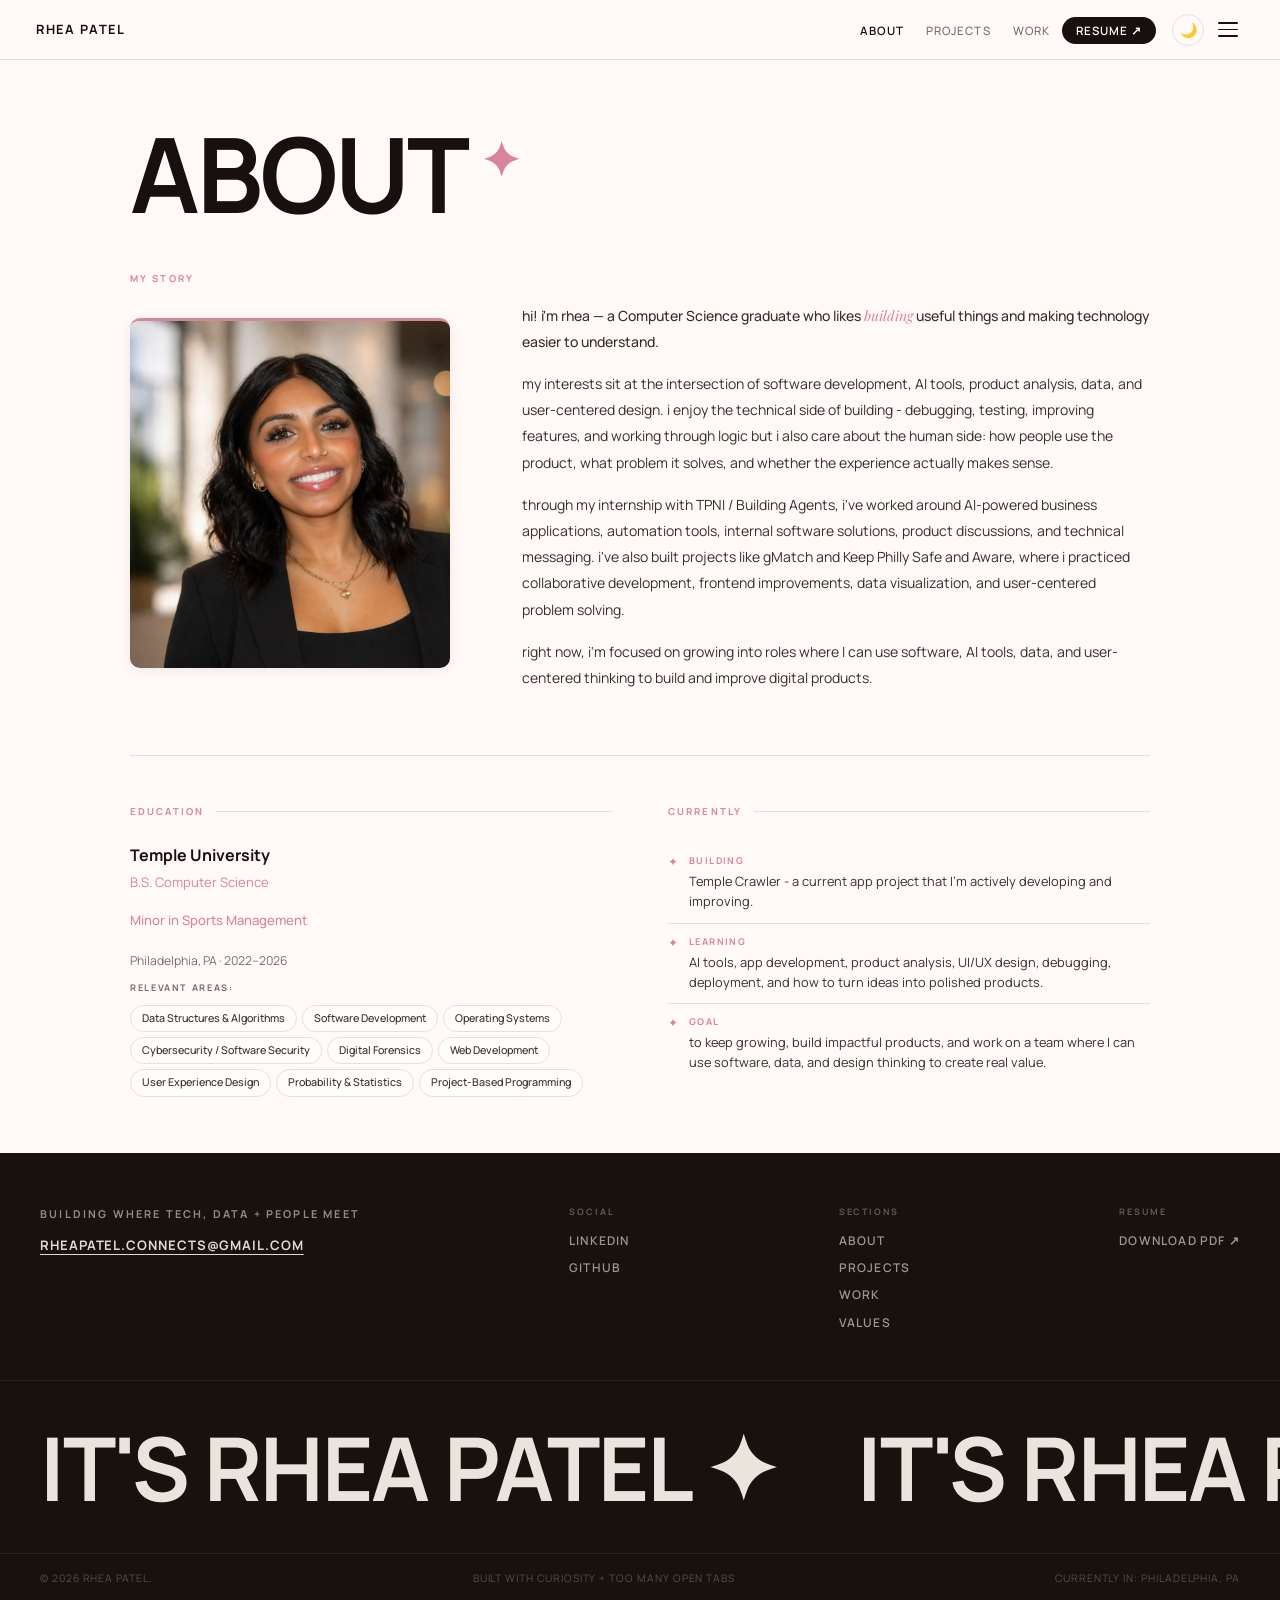
==== commit 55c3f785: "Add animated illustration and fix about page photo" ====
--- a/about.html
+++ b/about.html
@@ -60,21 +60,7 @@
         <div class="about-photo-col">
           <span class="story-label">My Story</span>
 
-          <div class="about-photo-stack">
-            <!-- pink tape strip -->
-            <div class="photo-tape"></div>
-
-            <!-- white polaroid frame -->
-            <div class="polaroid-card">
-              <div class="polaroid-image">
-                <!--
-                  ✏️ PHOTO: replace this div with:
-                  <img src="assets/images/rhea.jpg" alt="Rhea Patel" class="polaroid-photo"/>
-                -->
-                <span class="polaroid-placeholder-text">photo coming soon ✦</span>
-              </div>
-            </div>
-          </div>
+          <img src="assests/images/rhea.jpg" alt="Rhea Patel" class="about-photo" />
         </div><!-- /about-photo-col -->
 
         <!-- RIGHT: story text -->
--- a/css/about.css
+++ b/css/about.css
@@ -36,91 +36,18 @@
   margin-bottom: 2rem;
 }
 
-/* Polaroid stack wrapper — tilted as a whole */
-.about-photo-stack {
-  position: relative;
-  width: 280px;
-  transform: rotate(-3deg);
-  margin-top: 4px;
-}
-
-/* Pink tape strip across the top */
-.photo-tape {
-  position: absolute;
-  top: -16px;
-  left: 50%;
-  transform: translateX(-50%) rotate(-2deg);
-  width: 170px;
-  height: 32px;
-  background: rgba(232, 155, 176, 0.52);
-  border-radius: 3px;
-  z-index: 3;
-  /* subtle texture lines */
-  background-image: repeating-linear-gradient(
-    90deg,
-    transparent,
-    transparent 12px,
-    rgba(255,255,255,0.18) 12px,
-    rgba(255,255,255,0.18) 13px
-  );
-}
-body.dark .photo-tape {
-  background: rgba(200, 110, 140, 0.42);
-  background-image: repeating-linear-gradient(
-    90deg,
-    transparent,
-    transparent 12px,
-    rgba(255,255,255,0.10) 12px,
-    rgba(255,255,255,0.10) 13px
-  );
-}
-
-/* White photo frame */
-.polaroid-card {
-  background: #fffdfb;
-  padding: 14px 14px 48px;
-  border: 1px solid #e8dcd4;
-  box-shadow:
-    0 2px 6px rgba(70,40,30,0.08),
-    0 14px 40px rgba(70,40,30,0.13);
-  position: relative;
-}
-body.dark .polaroid-card {
-  background: #2c2018;
-  border-color: #3a2d26;
-  box-shadow:
-    0 2px 6px rgba(0,0,0,0.3),
-    0 14px 40px rgba(0,0,0,0.4);
-}
-
-/* Inner photo/placeholder area */
-.polaroid-image {
-  height: 260px;
-  background: linear-gradient(135deg, #fdeef3 0%, #f7e7df 100%);
-  display: grid;
-  place-items: center;
-  overflow: hidden;
-  position: relative;
-}
-body.dark .polaroid-image {
-  background: linear-gradient(135deg, #2e1c24 0%, #261810 100%);
-}
-
-/* Real photo: swap placeholder div for <img class="polaroid-photo"> */
-.polaroid-photo {
-  width: 100%;
-  height: 100%;
+
+.about-photo {
+  width: 350px;
+  height: 350px;
   object-fit: cover;
-  display: block;
-}
-
-.polaroid-placeholder-text {
-  font-size: 0.59rem;
-  font-weight: 600;
-  letter-spacing: 0.13em;
-  color: var(--rose);
-  opacity: 0.65;
-}
+  object-position: center 15%;
+  border-radius: 10px;
+  border-top: 3px solid #D4899A;
+  box-shadow: 0 2px 12px rgba(0,0,0,0.08);
+  flex-shrink: 0;
+}
+
 
 /* Heart doodle bottom-right of frame */
 .heart-doodle {
@@ -302,7 +229,6 @@
     padding-bottom: 3rem;
   }
   .about-photo-col  { display: flex; flex-direction: column; align-items: center; }
-  .about-photo-stack { margin: 0 auto; }
   .about-story-text { padding-top: 0; }
 
   .about-info-row {
@@ -317,8 +243,6 @@
 }
 
 @media (max-width: 480px) {
-  .about-photo-stack { width: 240px; }
-  .polaroid-image    { height: 210px; }
-  .about-quote       { padding: 1.75rem 1.25rem; }
-  .quote-text        { font-size: 0.95rem; }
-}
+  .about-quote  { padding: 1.75rem 1.25rem; }
+  .quote-text   { font-size: 0.95rem; }
+}
